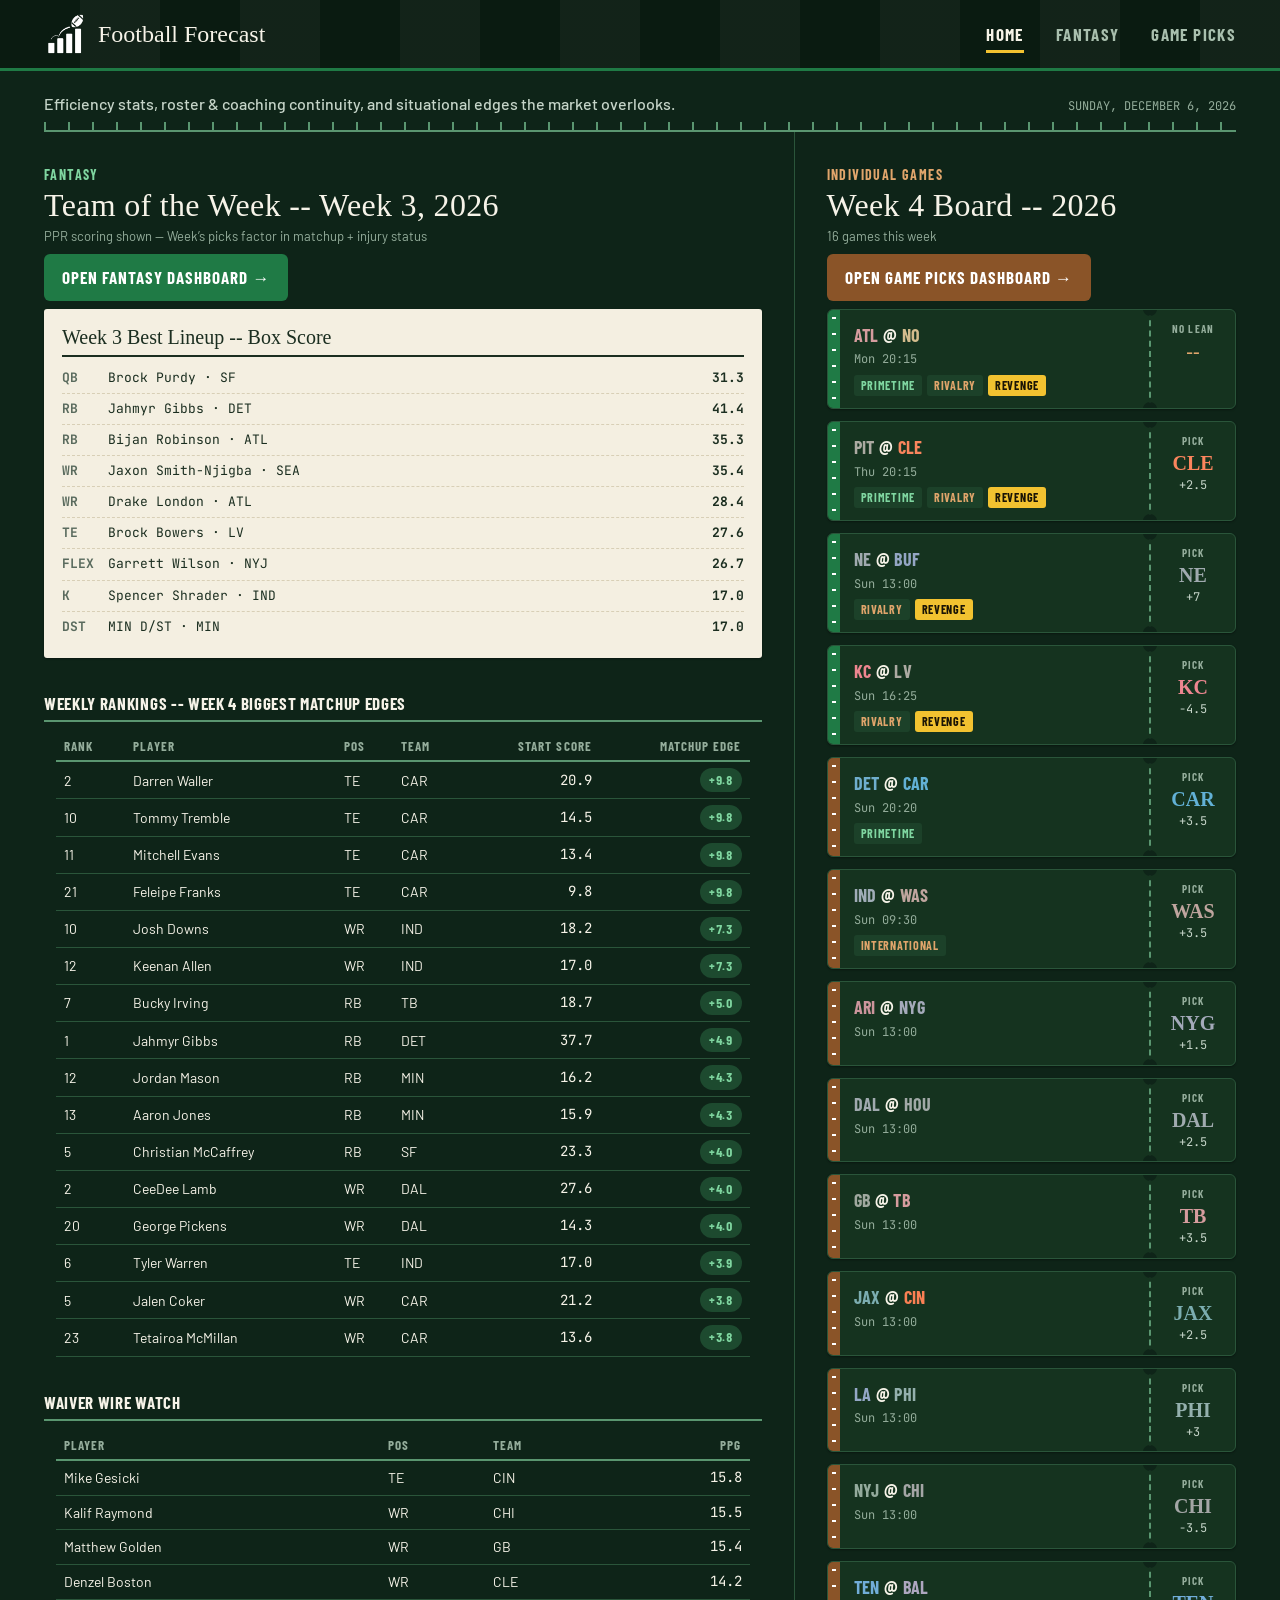
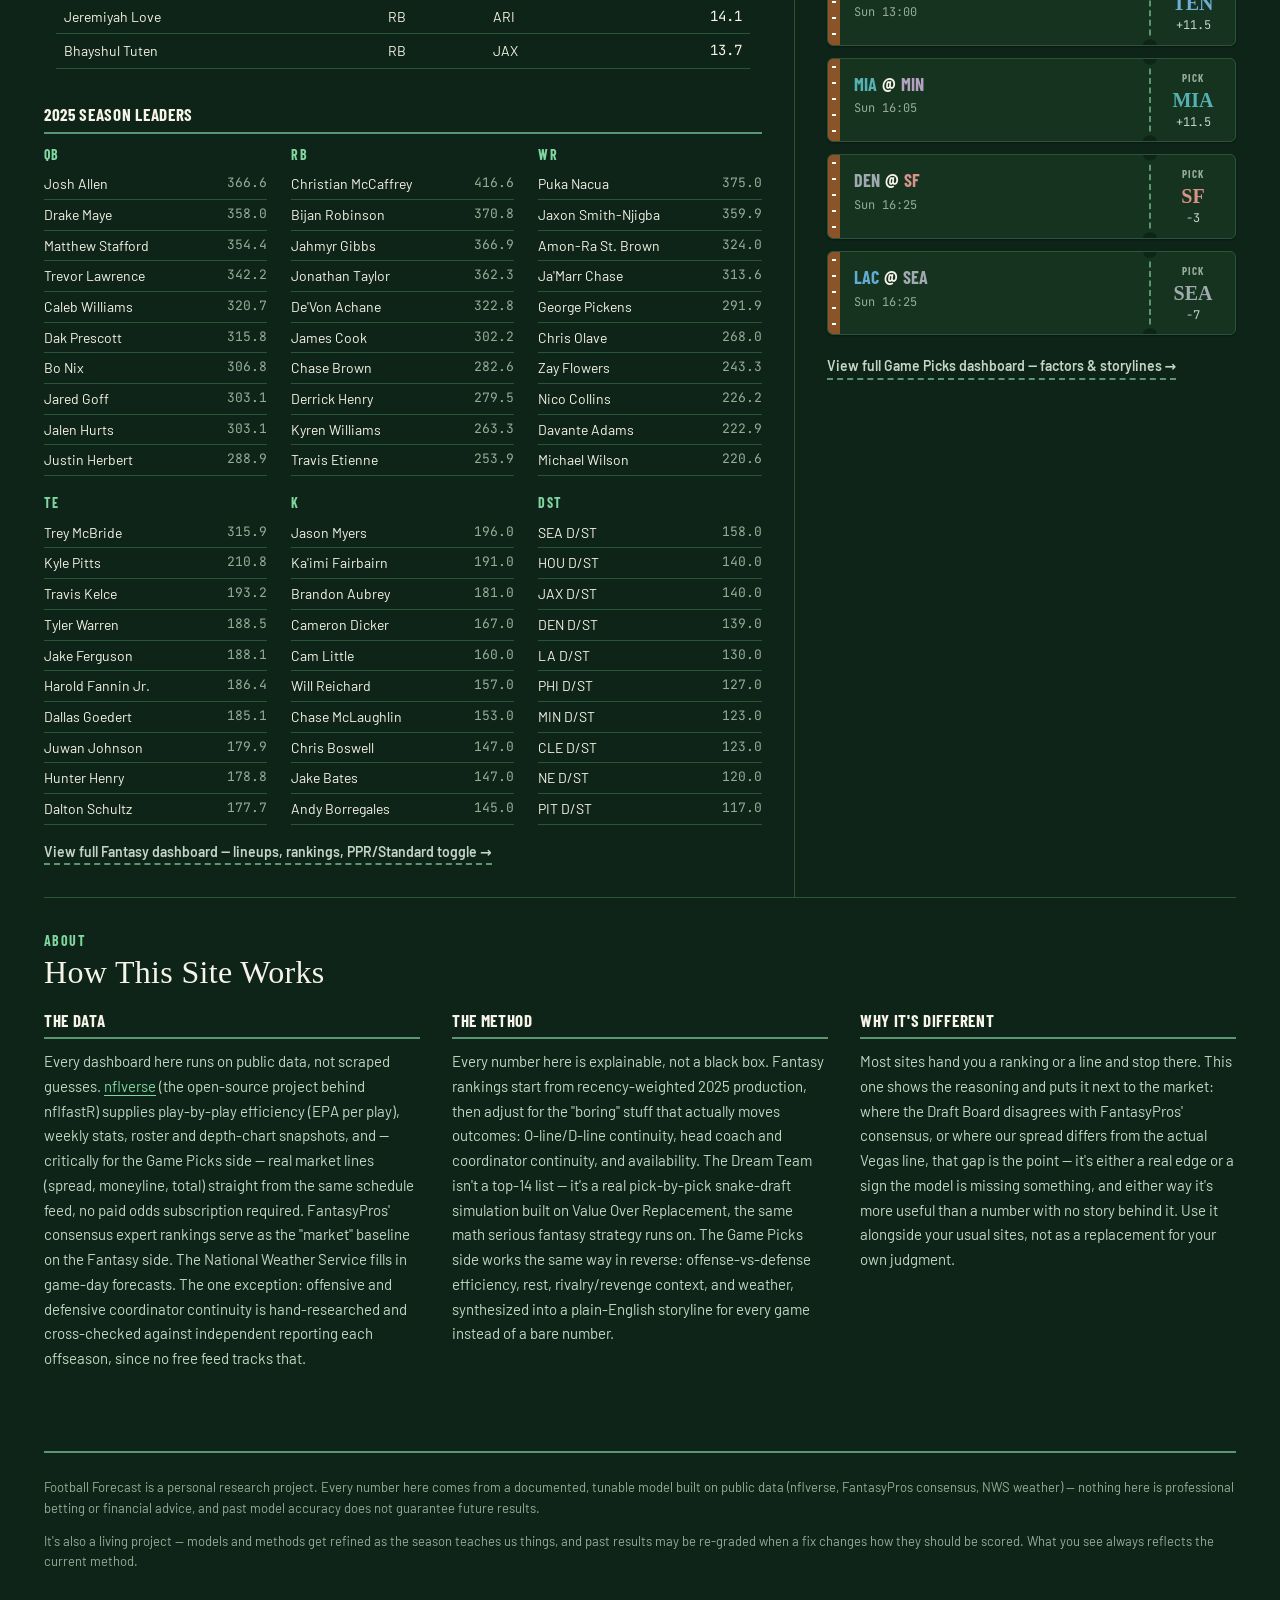
==== index.html @ 0956da61 "Apply the "field at night" design system from Claude Design Pulls in the Football Forecast design sy" ====
<!doctype html>
<html lang="en">
<head>
<meta charset="utf-8">
<meta name="viewport" content="width=device-width, initial-scale=1">
<title>Football Forecast -- NFL Fantasy &amp; Game Picks Research</title>
<meta name="description" content="Data-driven NFL fantasy and individual-game research: efficiency stats, roster continuity, and situational edges the market overlooks.">
<meta name="theme-color" content="#0a1b11">
<link rel="stylesheet" href="tokens.css">
<link rel="stylesheet" href="styles.css">
<link rel="icon" type="image/jpeg" href="images/favicon.jpg">
</head>
<body>

<header class="site-header">
  <nav class="site-nav">
    <a href="index.html" class="site-logo"><img src="images/logo_small_white.png" alt="" class="site-logo-img">Football Forecast</a>
    <button class="nav-burger" aria-label="Menu" onclick="toggleSiteNav(this)">&#9776;</button>
    <ul class="site-nav-links">
      <li><a href="index.html" class="site-nav-link active">Home</a></li>
      <li><a href="fantasy.html" class="site-nav-link">Fantasy</a></li>
      <li><a href="betting.html" class="site-nav-link">Game Picks</a></li>
    </ul>
  </nav>
</header>

<main class="container">
  <div class="masthead-strip">
    <h1 class="masthead-sub">Efficiency stats, roster &amp; coaching continuity, and situational edges the market overlooks.</h1>
    <div class="masthead-date" id="masthead-date"></div>
  </div>

  <div class="front-grid">
    <!-- FANTASY (wider column) -->
    <section class="front-col col-fantasy">
      <div class="col-head">
        <div class="col-kicker">Fantasy</div>
        <h2 id="fantasy-col-title">Perfect Team &amp; Draft Board</h2>
        <div class="col-sub" id="fantasy-col-sub">PPR scoring shown -- toggle formats on the full dashboard</div>
      </div>
      <a href="fantasy.html" class="col-cta fantasy">Open Fantasy dashboard &rarr;</a>

      <div class="front-block">
        <div class="stat-sheet">
          <div class="stat-sheet-title" id="perfect-lineup-title">2025 Perfect Lineup -- Box Score</div>
          <div id="perfect-lineup-rows"><div class="loading">Loading...</div></div>
        </div>
      </div>

      <div class="front-block">
        <div class="front-block-title" id="value-gap-title">Draft Board -- Biggest Value Gaps</div>
        <div class="table-scroll">
          <table class="tight-table" id="value-gap-table">
            <thead><tr><th>Rank</th><th>Player</th><th>Pos</th><th>Team</th><th class="num">Edge</th><th class="num">Gap vs. Market</th></tr></thead>
            <tbody><tr><td colspan="6" class="loading">Loading...</td></tr></tbody>
          </table>
        </div>
      </div>

      <div class="front-block" id="waiver-wire-teaser" style="display: none;">
        <div class="front-block-title">Waiver Wire Watch</div>
        <div class="table-scroll">
          <table class="tight-table" id="waiver-wire-teaser-table">
            <thead><tr><th>Player</th><th>Pos</th><th>Team</th><th class="num">PPG</th></tr></thead>
            <tbody></tbody>
          </table>
        </div>
      </div>

      <div class="front-block" style="margin-bottom: 0.5rem;">
        <div class="front-block-title">2025 Season Leaders</div>
        <div class="mini-leader-grid" id="mini-leaders"></div>
      </div>

      <a href="fantasy.html" class="view-more">View full Fantasy dashboard -- lineups, rankings, PPR/Standard toggle &rarr;</a>
    </section>

    <!-- BETTING (narrower column) -->
    <section class="front-col col-betting">
      <div class="col-head">
        <div class="col-kicker">Individual Games</div>
        <h2 id="betting-col-title">This Week's Board</h2>
        <div class="col-sub" id="betting-col-sub">Loading...</div>
      </div>
      <a href="betting.html" class="col-cta betting">Open Game Picks dashboard &rarr;</a>

      <div id="game-list"></div>

      <a href="betting.html" class="view-more">View full Game Picks dashboard -- factors &amp; storylines &rarr;</a>
    </section>
  </div>

  <section class="section about-section">
    <div class="section-head">
      <div>
        <div class="section-kicker">About</div>
        <h2>How This Site Works</h2>
      </div>
    </div>
    <div class="about-grid">
      <div>
        <div class="front-block-title">The Data</div>
        <p>Every dashboard here runs on public data, not scraped guesses. <a href="https://github.com/nflverse" target="_blank" rel="noopener">nflverse</a>
           (the open-source project behind nflfastR) supplies play-by-play efficiency (EPA per play), weekly
           stats, roster and depth-chart snapshots, and -- critically for the Game Picks side -- real market
           lines (spread, moneyline, total) straight from the same schedule feed, no paid odds subscription
           required. FantasyPros' consensus expert rankings serve as the "market" baseline on the Fantasy
           side. The National Weather Service fills in game-day forecasts. The one exception: offensive and
           defensive coordinator continuity is hand-researched and cross-checked against independent
           reporting each offseason, since no free feed tracks that.</p>
      </div>
      <div>
        <div class="front-block-title">The Method</div>
        <p>Every number here is explainable, not a black box. Fantasy rankings start from recency-weighted
           2025 production, then adjust for the "boring" stuff that actually moves outcomes: O-line/D-line
           continuity, head coach and coordinator continuity, and availability. The Dream Team isn't a
           top-14 list -- it's a real pick-by-pick snake-draft simulation built on Value Over Replacement,
           the same math serious fantasy strategy runs on. The Game Picks side works the same way in reverse:
           offense-vs-defense efficiency, rest, rivalry/revenge context, and weather, synthesized into a
           plain-English storyline for every game instead of a bare number.</p>
      </div>
      <div>
        <div class="front-block-title">Why It's Different</div>
        <p>Most sites hand you a ranking or a line and stop there. This one shows the reasoning and puts it
           next to the market: where the Draft Board disagrees with FantasyPros' consensus, or where our
           spread differs from the actual Vegas line, that gap is the point -- it's either a real edge or a
           sign the model is missing something, and either way it's more useful than a number with no story
           behind it. Use it alongside your usual sites, not as a replacement for your own judgment.</p>
      </div>
    </div>
  </section>

  <div class="disclaimer">
    <p>
      Football Forecast is a personal research project. Every number here comes from a documented, tunable
      model built on public data (nflverse, FantasyPros consensus, NWS weather) -- nothing here is
      professional betting or financial advice, and past model accuracy does not guarantee future results.
    </p>
    <p>
      It's also a living project -- models and methods get refined as the season teaches us things, and past
      results may be re-graded when a fix changes how they should be scored. What you see always reflects the
      current method.
    </p>
  </div>
</main>

<script>
function toggleSiteNav(btn) {
  const links = document.querySelector('.site-nav-links');
  const open = links.classList.toggle('open');
  btn.innerHTML = open ? '&#10005;' : '&#9776;';
}

function fmt1(n) { return (n === null || n === undefined) ? '--' : (Math.round(n * 10) / 10).toFixed(1); }

// Official primary brand color per team (from nflverse's teams table).
const TEAM_COLORS = {
  ARI: '#97233F', ATL: '#A71930', BAL: '#241773', BUF: '#00338D', CAR: '#0085CA',
  CHI: '#0B162A', CIN: '#FB4F14', CLE: '#FF3C00', DAL: '#002244', DEN: '#002244',
  DET: '#0076B6', GB: '#203731', HOU: '#03202F', IND: '#002C5F', JAX: '#006778',
  KC: '#E31837', LA: '#003594', LAC: '#007BC7', LV: '#000000', MIA: '#008E97',
  MIN: '#4F2683', NE: '#002244', NO: '#D3BC8D', NYG: '#0B2265', NYJ: '#003F2D',
  PHI: '#004C54', PIT: '#000000', SEA: '#002244', SF: '#AA0000', TB: '#A71930',
  TEN: '#4495D2', WAS: '#5A1414',
};

// Most primaries are navy or black and vanish on the dark field, so each is
// mixed toward the page's text color only as far as it takes to clear 4.5:1
// on --surface-raised (the worst-case card ground in both themes). Reads the
// live tokens, so it holds in either theme.
const READABLE_TEAM_COLORS = (() => {
  const rgb = hex => { const n = parseInt(hex.trim().slice(1), 16); return [n >> 16 & 255, n >> 8 & 255, n & 255]; };
  const lum = c => c.map(v => { v /= 255; return v <= 0.03928 ? v / 12.92 : ((v + 0.055) / 1.055) ** 2.4; })
    .reduce((s, v, i) => s + v * [0.2126, 0.7152, 0.0722][i], 0);
  const ratio = (a, b) => { const [hi, lo] = [lum(a), lum(b)].sort((x, y) => y - x); return (hi + 0.05) / (lo + 0.05); };
  const css = getComputedStyle(document.documentElement);
  const ground = rgb(css.getPropertyValue('--surface-raised')), ink = rgb(css.getPropertyValue('--text'));
  const out = {};
  for (const [team, hex] of Object.entries(TEAM_COLORS)) {
    const base = rgb(hex);
    let mixed = base;
    for (let step = 1; step <= 20 && ratio(mixed, ground) < 4.5; step++) {
      mixed = base.map((v, i) => Math.round(v + (ink[i] - v) * step / 20));
    }
    out[team] = `rgb(${mixed.join(', ')})`;
  }
  return out;
})();

function teamSpan(abbr) {
  const color = READABLE_TEAM_COLORS[abbr];
  return color ? `<span class="team" style="--team-color: ${color};">${abbr}</span>` : abbr;
}

document.getElementById('masthead-date').textContent = new Date().toLocaleDateString('en-US', { weekday: 'long', month: 'long', day: 'numeric', year: 'numeric' });

async function loadFantasyColumn() {
  const safeJson = (url) => fetch(url).then(r => r.ok ? r.json() : null).catch(() => null);
  try {
    const [perfectTeam, draftBoard, seasonState] = await Promise.all([
      fetch('data/fantasy/perfect_team.json').then(r => r.json()),
      fetch('data/fantasy/draft_board.json').then(r => r.json()),
      safeJson('data/fantasy/season_state.json'),
    ]);

    if (seasonState && seasonState.season_started) {
      await loadFantasyColumnInSeason(seasonState);
    } else {
      loadFantasyColumnPreseason(perfectTeam, draftBoard);
    }

    // Position leader mini-columns stay on the 2025 retrospective regardless
    // of pivot state -- a different, complementary dataset to whichever
    // current/preseason content is above it, not a duplicate of it.
    const pt = perfectTeam.ppr;
    const positions = ['QB', 'RB', 'WR', 'TE', 'K', 'DST'];
    document.getElementById('mini-leaders').innerHTML = positions.map(pos => {
      const top10 = (pt.leaders_by_position[pos] || []).slice(0, 10);
      const items = top10.map(p => `<li><span class="mlname">${p.name}</span><span class="mlpts">${fmt1(p.points)}</span></li>`).join('');
      return `<div class="mini-leader-col"><div class="mini-leader-pos">${pos}</div><ol>${items}</ol></div>`;
    }).join('');
  } catch (e) {
    document.getElementById('fantasy-col-sub').textContent = 'Fantasy data not available yet -- run scripts/fantasy_scan.py.';
  }
}

function loadFantasyColumnPreseason(perfectTeam, draftBoard) {
  const pt = perfectTeam.ppr;
  const db = draftBoard.ppr;

  document.getElementById('fantasy-col-title').textContent = `Perfect Team & Draft Board -- ${pt.season}/${db.draft_season}`;
  document.getElementById('perfect-lineup-title').textContent = `${pt.season} Perfect Lineup -- Box Score`;

  const slotOrder = ['QB', 'RB', 'WR', 'TE', 'FLEX', 'K', 'DST'];
  const slots = [];
  for (const slot of slotOrder) {
    for (const p of (pt.perfect_lineup[slot] || [])) slots.push({ slot, ...p });
  }
  document.getElementById('perfect-lineup-rows').innerHTML = slots.map(p => `
    <div class="stat-row"><span class="slot">${p.slot}</span><span>${p.name} &middot; ${p.team}</span><span class="pts">${fmt1(p.points)}</span></div>
  `).join('');

  document.getElementById('value-gap-title').textContent = 'Draft Board -- Biggest Value Gaps';
  document.querySelector('#value-gap-table thead').innerHTML =
    '<tr><th>Rank</th><th>Player</th><th>Pos</th><th>Team</th><th class="num">Edge</th><th class="num">Gap vs. Market</th></tr>';

  // Biggest value gaps across RB/WR/TE, restricted to players we actually
  // rank as relevant (our_rank <= 24) -- otherwise deep-bench players with
  // near-zero market presence produce enormous but meaningless "gaps"
  // (e.g. a 4 PPG TE we rank 42nd vs. a market that doesn't rank him at
  // all isn't a sleeper story, it's two models agreeing he's irrelevant).
  const RELEVANCE_CUTOFF = 24;
  let gaps = [];
  for (const pos of ['RB', 'WR', 'TE']) {
    for (const p of (db.rankings_by_position[pos] || [])) {
      if (p.market_gap !== null && p.our_rank <= RELEVANCE_CUTOFF) gaps.push(p);
    }
  }
  gaps.sort((a, b) => b.market_gap - a.market_gap);
  gaps = gaps.slice(0, 16);
  document.querySelector('#value-gap-table tbody').innerHTML = gaps.map(p => {
    const gapPill = p.market_gap > 0 ? `<span class="pill up">+${p.market_gap}</span>` : `<span class="pill down">${p.market_gap}</span>`;
    return `<tr><td>${p.our_rank}</td><td>${p.name}</td><td>${p.position}</td><td>${p.team}</td><td class="num">${fmt1(p.edge_score)}</td><td class="num">${gapPill}</td></tr>`;
  }).join('') || '<tr><td colspan="6" class="empty-state">No data</td></tr>';
}

async function loadFantasyColumnInSeason(seasonState) {
  const season = seasonState.season;
  const week = seasonState.current_week;
  const [teamOfWeek, weeklyRankings, waiverWire] = await Promise.all([
    week ? fetch(`data/fantasy/archive/${season}-w${String(week).padStart(2, '0')}-team-of-week.json`).then(r => r.ok ? r.json() : null).catch(() => null) : Promise.resolve(null),
    fetch('data/fantasy/weekly_rankings.json').then(r => r.json()).catch(() => null),
    fetch('data/fantasy/waiver_wire.json').then(r => r.json()).catch(() => null),
  ]);

  document.getElementById('fantasy-col-title').textContent = week ? `Team of the Week -- Week ${week}, ${season}` : `Fantasy -- ${season} Season`;
  document.getElementById('fantasy-col-sub').textContent = 'PPR scoring shown -- Week’s picks factor in matchup + injury status';

  document.getElementById('perfect-lineup-title').textContent = week ? `Week ${week} Best Lineup -- Box Score` : 'Team of the Week';
  if (teamOfWeek) {
    const tow = teamOfWeek.ppr;
    const slotOrder = ['QB', 'RB', 'WR', 'TE', 'FLEX', 'K', 'DST'];
    const slots = [];
    for (const slot of slotOrder) {
      for (const p of (tow.perfect_lineup[slot] || [])) slots.push({ slot, ...p });
    }
    document.getElementById('perfect-lineup-rows').innerHTML = slots.map(p => `
      <div class="stat-row"><span class="slot">${p.slot}</span><span>${p.name} &middot; ${p.team}</span><span class="pts">${fmt1(p.points)}</span></div>
    `).join('');
  } else {
    document.getElementById('perfect-lineup-rows').innerHTML = '<div class="empty-state">Team of the Week unlocks once this week’s games are final.</div>';
  }

  document.querySelector('#value-gap-table thead').innerHTML =
    '<tr><th>Rank</th><th>Player</th><th>Pos</th><th>Team</th><th class="num">Start Score</th><th class="num">Matchup Edge</th></tr>';

  if (weeklyRankings && weeklyRankings.available) {
    const wr = weeklyRankings.ppr;
    document.getElementById('value-gap-title').textContent = `Weekly Rankings -- Week ${wr.week} Biggest Matchup Edges`;
    // Same relevance-cutoff logic as the preseason value-gap table, and the
    // same bye-week handling for free: players whose team has a bye this
    // week are never in weekly_rankings.json to begin with (excluded at
    // the source in compute_weekly_rankings), so they can't show up here.
    const RELEVANCE_CUTOFF = 24;
    let edges = [];
    for (const pos of ['RB', 'WR', 'TE']) {
      for (const p of (wr.rankings_by_position[pos] || [])) {
        if (p.matchup_adj !== null && p.rank <= RELEVANCE_CUTOFF) edges.push(p);
      }
    }
    edges.sort((a, b) => b.matchup_adj - a.matchup_adj);
    edges = edges.slice(0, 16);
    document.querySelector('#value-gap-table tbody').innerHTML = edges.map(p => {
      const edgePill = p.matchup_adj > 0 ? `<span class="pill up">+${fmt1(p.matchup_adj)}</span>` : `<span class="pill down">${fmt1(p.matchup_adj)}</span>`;
      return `<tr><td>${p.rank}</td><td>${p.name}</td><td>${p.position}</td><td>${p.team}</td><td class="num">${fmt1(p.start_score)}</td><td class="num">${edgePill}</td></tr>`;
    }).join('') || '<tr><td colspan="6" class="empty-state">No data</td></tr>';
  } else {
    document.getElementById('value-gap-title').textContent = 'Weekly Rankings -- Biggest Matchup Edges';
    document.querySelector('#value-gap-table tbody').innerHTML =
      `<tr><td colspan="6" class="empty-state">${(weeklyRankings && weeklyRankings.note) || 'Weekly rankings unlock once at least one 2026 game has been played.'}</td></tr>`;
  }

  // Sneak peek only -- full position-tabbed listings live on the Fantasy
  // dashboard. Cross-position, same RB/WR/TE focus as the value-gap table
  // above it (the "sleeper story" positions, not QB/K/DST streaming).
  if (waiverWire && waiverWire.available) {
    const ww = waiverWire.by_position.ppr;
    let candidates = [];
    for (const pos of ['RB', 'WR', 'TE']) {
      for (const p of (ww[pos] || [])) candidates.push({ ...p, position: pos });
    }
    candidates.sort((a, b) => b.ppg - a.ppg);
    candidates = candidates.slice(0, 6);
    if (candidates.length) {
      document.getElementById('waiver-wire-teaser').style.display = '';
      document.querySelector('#waiver-wire-teaser-table tbody').innerHTML = candidates.map(p =>
        `<tr><td>${p.name}</td><td>${p.position}</td><td>${p.team}</td><td class="num">${fmt1(p.ppg)}</td></tr>`
      ).join('');
    }
  }
}

function gameRowHtml(g) {
  const pickTeam = g.our_pick === 'home' ? g.home_team : (g.our_pick === 'away' ? g.away_team : null);
  // The pick is a side of the spread, so the stub shows that side's own line
  // (favorite negative), not just a team name.
  let pickLine = '';
  if (pickTeam && g.market) {
    const x = g.our_pick === 'home' ? -g.market.spread_home : g.market.spread_home;
    pickLine = x === 0 ? 'PK' : (x > 0 ? '+' + x : String(x));
  }
  const stubLabel = g.pick_status === 'no_lean' ? 'No lean' : 'Pick';
  const time = (g.weekday && g.gametime) ? `${g.weekday.slice(0, 3)} ${g.gametime}` : '';
  const isRivalry = g.div_game || (g.revenge_game && (g.revenge_game.home || g.revenge_game.away));
  const tags = [];
  if (g.primetime) tags.push('<span class="mini-tag blue">Primetime</span>');
  if (g.div_game) tags.push('<span class="mini-tag">Rivalry</span>');
  if (g.revenge_game && (g.revenge_game.home || g.revenge_game.away)) tags.push('<span class="mini-tag flag">Revenge</span>');
  if (g.international_site) tags.push('<span class="mini-tag">International</span>');
  return `
    <div class="ticket">
      <div class="ticket-bar ${isRivalry ? 'rivalry' : ''}"></div>
      <div class="ticket-body">
        <div class="ticket-matchup">${teamSpan(g.away_team)} @ ${teamSpan(g.home_team)}</div>
        <div class="ticket-time">${time}</div>
        ${tags.length ? `<div class="ticket-tags">${tags.join('')}</div>` : ''}
      </div>
      <div class="ticket-perf"></div>
      <div class="ticket-stub">
        <div class="pick-label">${stubLabel}</div>
        <div class="pick-team">${pickTeam ? teamSpan(pickTeam) : '--'}</div>
        ${pickLine ? `<div class="pick-line">${pickLine}</div>` : ''}
      </div>
    </div>
  `;
}

async function loadBettingColumn() {
  try {
    const gameBoard = await fetch('data/betting/game_board.json').then(r => r.json());

    let sub = '';
    if (gameBoard.games && gameBoard.games.length) {
      document.getElementById('betting-col-title').textContent = `Week ${gameBoard.week} Board -- ${gameBoard.season}`;
      sub = `${gameBoard.games.length} games this week`;
      document.getElementById('game-list').innerHTML = gameBoard.games.map(gameRowHtml).join('');
    } else {
      document.getElementById('game-list').innerHTML = `<p class="empty-state">${gameBoard.note || 'No upcoming games in the current schedule window.'}</p>`;
    }
    document.getElementById('betting-col-sub').innerHTML = sub;
  } catch (e) {
    document.getElementById('betting-col-sub').textContent = 'Game Picks data not available yet -- run scripts/betting_scan.py.';
  }
}

loadFantasyColumn();
loadBettingColumn();
</script>
</body>
</html>
---- tokens.css ----
/* Football Forecast design tokens -- compiled from the Claude Design system
   "Football Forecast" (tokens.json). Load before styles.css. Field (dark) is
   the default theme; Chalk (light) applies under [data-theme="light"]. */

/* Field */
:root, [data-theme="dark"] {
  color-scheme: dark;
  --bg: #0e2418;
  --turf-stripe: #12291c;
  --surface: #15331f;
  --surface-raised: #1c4129;
  --line: #2a553a;
  --line-strong: #5a9670;
  --text: #f6f3e8;
  --text-2: #c5d4c8;
  --text-3: #94ad9b;
  --turf: #1f7a45;
  --turf-strong: #18633a;
  --turf-text: #7fd6a0;
  --on-turf: #ffffff;
  --pigskin: #8a5428;
  --pigskin-strong: #6f4220;
  --pigskin-text: #e0a56b;
  --on-pigskin: #ffffff;
  --laces: #ffffff;
  --flag: #f2c230;
  --on-flag: #1a1405;
  --up: #7fd6a0;
  --up-tint: #1d4a2f;
  --down: #ff9e7a;
  --down-tint: #3f2a1c;
  --sheet: #f4efe1;
  --sheet-ink: #1b2e20;
  --sheet-muted: #5a6b5e;
  --sheet-line: #d8cfb6;
  --header: #0a1b11;
  --on-header: #f6f3e8;
  --on-header-muted: #a9bfae;
  --focus: #f2c230;
  --shadow-sm: 0 1px 2px rgba(0,0,0,0.35);
  --shadow-md: 0 8px 24px rgba(0,0,0,0.45);
}

/* Chalk */
[data-theme="light"] {
  color-scheme: light;
  --bg: #f3efe4;
  --turf-stripe: #ece7da;
  --surface: #fffdf7;
  --surface-raised: #ebe5d6;
  --line: #ddd5c3;
  --line-strong: #8c8168;
  --text: #132a1c;
  --text-2: #44554a;
  --text-3: #5b6b60;
  --turf: #1d6b3e;
  --turf-strong: #155531;
  --turf-text: #1d6b3e;
  --pigskin: #7d4a20;
  --pigskin-strong: #643a18;
  --pigskin-text: #7a4720;
  --up: #1d6b3e;
  --up-tint: #e2efe4;
  --down: #b23b16;
  --down-tint: #f6e3d9;
  --sheet: #15331f;
  --sheet-ink: #f6f3e8;
  --sheet-muted: #b5c8ba;
  --sheet-line: #2f5a3f;
  --header: #15331f;
  --on-header-muted: #b5c8ba;
  --focus: #7d4a20;
  --shadow-sm: 0 1px 3px rgba(19,42,28,0.08);
  --shadow-md: 0 8px 22px rgba(19,42,28,0.12);
}

:root {
  --space-1: 4px;
  --space-2: 8px;
  --space-3: 12px;
  --space-4: 16px;
  --space-5: 24px;
  --space-6: 32px;
  --space-7: 48px;
  --space-8: 64px;
  --radius-sm: 3px;
  --radius-md: 6px;
  --radius-lg: 12px;
  --radius-pill: 999px;
  --max-width: 1240px;
  --header-height: 68px;
  --gutter: 24px;
  --font-marker: "Permanent Marker", "Marker Felt", cursive;
  --font-condensed: "Barlow Condensed", "Arial Narrow", sans-serif;
  --font-sans: Barlow, system-ui, sans-serif;
  --font-mono: "JetBrains Mono", ui-monospace, monospace;
}

/* gutter token's own note: 16px under 480px */
@media (max-width: 480px) { :root { --gutter: 16px; } }
---- styles.css ----
/* Football Forecast -- component styles (drop-in for styles.css; class names unchanged).
   Needs tokens.css loaded first. Fonts come from Google Fonts. */
@import url('https://fonts.googleapis.com/css2?family=Permanent+Marker&family=Barlow+Condensed:wght@600;700&family=Barlow:wght@400;500;600;700&family=JetBrains+Mono:wght@500;700&display=swap');

* { box-sizing: border-box; }

body {
  margin: 0;
  background: var(--bg);
  color: var(--text);
  font-family: var(--font-sans);
  font-size: 16px;
  line-height: 1.55;
  -webkit-font-smoothing: antialiased;
}

h1, h2 {
  font-family: var(--font-marker);
  font-weight: 400;
  letter-spacing: 0.01em;
  line-height: 1.15;
  margin: 0 0 0.4em;
  color: var(--text);
}
h1 { font-size: 48px; }
h2 { font-size: 32px; }
h3, h4 {
  font-family: var(--font-condensed);
  font-weight: 700;
  text-transform: uppercase;
  letter-spacing: 0.02em;
  margin: 0 0 0.5em;
  color: var(--text);
}
h3 { font-size: 22px; }
h4 { font-size: 17px; }

.mono, .num, .num-center { font-family: var(--font-mono); font-variant-numeric: tabular-nums; }
.marker { font-family: var(--font-marker); font-weight: 400; }

a { color: var(--turf-text); text-underline-offset: 3px; }
:focus-visible { outline: 2px solid var(--focus); outline-offset: 2px; }

.container { max-width: var(--max-width); margin: 0 auto; padding: 0 var(--gutter); }

/* ---- Nav: header bar with faint mowing stripes ---- */
.site-header {
  background-color: var(--header);
  background-image: repeating-linear-gradient(90deg, transparent 0 80px, rgba(255,255,255,0.035) 80px 160px);
  border-bottom: 3px solid var(--turf);
  position: sticky; top: 0; z-index: 50;
}
.site-nav {
  max-width: var(--max-width); margin: 0 auto; padding: 0 var(--gutter);
  height: var(--header-height);
  display: flex; align-items: center; justify-content: space-between;
}
.site-logo {
  font-family: var(--font-marker);
  font-size: 24px; line-height: 1;
  text-decoration: none; color: var(--on-header);
  display: flex; align-items: center; gap: var(--space-3);
}
.site-logo-img { height: 42px; width: 42px; }
.site-nav-links { list-style: none; display: flex; gap: var(--space-6); margin: 0; padding: 0; }
.site-nav-link {
  font-family: var(--font-condensed);
  font-weight: 700; font-size: 17px; letter-spacing: 0.08em; text-transform: uppercase;
  text-decoration: none; color: var(--on-header-muted);
  padding: 6px 0; border-bottom: 3px solid transparent;
}
.site-nav-link:hover, .site-nav-link.active { color: var(--on-header); border-bottom-color: var(--flag); }
.nav-burger { display: none; background: none; border: none; font-size: 1.5rem; cursor: pointer; color: var(--on-header); }
@media (max-width: 720px) {
  .nav-burger { display: block; }
  .site-nav-links { display: none; position: absolute; top: var(--header-height); left: 0; right: 0; background: var(--header); flex-direction: column; gap: 0; }
  .site-nav-links.open { display: flex; }
  .site-nav-links li { border-top: 1px solid rgba(255,255,255,0.1); }
  .site-nav-link { display: block; padding: var(--space-4) var(--gutter); }
}

/* ---- Masthead: hash-mark rule under the strip ---- */
.masthead-strip {
  display: flex; justify-content: space-between; align-items: baseline; flex-wrap: wrap; gap: var(--space-2);
  padding: var(--space-5) 0 var(--space-4);
  position: relative;
}
.masthead-strip::after {
  content: ''; position: absolute; left: 0; right: 0; bottom: 0; height: 10px;
  border-bottom: 2px solid var(--line-strong);
  background: repeating-linear-gradient(90deg, var(--line-strong) 0 2px, transparent 2px 24px);
  background-size: 100% 8px; background-repeat: no-repeat; background-position: bottom;
}
.masthead-strip h1 { font-size: 32px; margin: 0; }
.masthead-strip .masthead-sub {
  font-family: var(--font-sans); font-size: 16px; font-weight: 500; color: var(--text-2);
  text-transform: none; letter-spacing: normal;
}
.masthead-strip .masthead-date { font-family: var(--font-mono); font-size: 12px; color: var(--text-3); text-transform: uppercase; }

/* ---- Hero ---- */
.hero { padding: var(--space-8) 0 var(--space-6); text-align: center; }
.hero h1 { font-size: clamp(2.25rem, 6vw, 3rem); }
.hero p { color: var(--text-2); font-size: 18px; max-width: 640px; margin: var(--space-3) auto 0; }
.hero .badge {
  display: inline-block; font-family: var(--font-mono); font-size: 12px; color: var(--text-2);
  background: var(--surface-raised); border: 1px solid var(--line); border-radius: var(--radius-pill);
  padding: 4px 14px; margin-bottom: var(--space-4);
}

/* ---- Section shell ---- */
.section { padding: var(--space-6) 0; }
.section-head { display: flex; align-items: flex-end; justify-content: space-between; flex-wrap: wrap; gap: var(--space-3); margin-bottom: var(--space-4); }
.section-head h2 { margin: 0; }
.section-note { color: var(--text-3); font-size: 13px; }
.section-kicker, .col-head .col-kicker {
  font-family: var(--font-condensed); font-size: 14px; font-weight: 700;
  text-transform: uppercase; letter-spacing: 0.1em; color: var(--turf-text); margin-bottom: 2px;
}
.section-kicker.betting, .col-betting .col-kicker { color: var(--pigskin-text); }

/* ---- Buttons & links ---- */
.col-cta {
  display: inline-flex; align-items: center; gap: var(--space-2);
  margin: var(--space-2) 0;
  font-family: var(--font-condensed); font-size: 17px; font-weight: 700; letter-spacing: 0.06em; text-transform: uppercase;
  text-decoration: none; color: var(--on-turf); background: var(--turf);
  padding: 10px 18px; border-radius: var(--radius-md); border: none; cursor: pointer;
}
.col-cta:hover { background: var(--turf-strong); }
.col-cta.betting { background: var(--pigskin); color: var(--on-pigskin); }
.col-cta.betting:hover { background: var(--pigskin-strong); }
.view-more {
  display: inline-block; margin-top: var(--space-2);
  font-size: 14px; font-weight: 600; text-decoration: none; color: var(--text-2);
  border-bottom: 2px dashed var(--line-strong); padding-bottom: 1px;
}
.view-more:hover { color: var(--text); border-bottom-color: var(--flag); }

/* ---- Toggle ---- */
.toggle-group { display: inline-flex; background: var(--surface-raised); border: 1px solid var(--line-strong); border-radius: var(--radius-md); padding: 3px; }
.toggle-btn {
  border: none; background: transparent; cursor: pointer;
  padding: 6px 16px; border-radius: 4px;
  font-family: var(--font-mono); font-weight: 700; font-size: 13px; color: var(--text-2);
}
.toggle-btn:hover { color: var(--text); }
.toggle-btn.active { background: var(--turf); color: var(--on-turf); box-shadow: var(--shadow-sm); }

/* ---- Position tabs ---- */
.pos-tabs { display: flex; gap: 6px; flex-wrap: wrap; margin-bottom: var(--space-4); }
.pos-tab {
  border: 1px solid var(--line-strong); background: var(--surface); color: var(--text-2); cursor: pointer;
  padding: 5px 16px; border-radius: var(--radius-pill);
  font-family: var(--font-condensed); font-weight: 700; font-size: 15px; letter-spacing: 0.06em;
}
.pos-tab:hover { color: var(--text); }
.pos-tab.active { background: var(--turf); color: var(--on-turf); border-color: var(--turf); }

/* ---- Cards ---- */
.card { background: var(--surface); border: 1px solid var(--line); border-radius: var(--radius-md); box-shadow: var(--shadow-sm); }
.card-pad { padding: var(--space-5); }
.card-accent-fantasy { border-top: 4px solid var(--turf); }
.zone-stat-row { display: flex; justify-content: space-between; align-items: baseline; padding: 10px 0; border-bottom: 1px solid var(--line); }
.zone-stat-row:last-of-type { border-bottom: none; }
.zone-stat-label { color: var(--text-2); font-size: 14px; }
.zone-stat-value { font-family: var(--font-mono); font-weight: 700; color: var(--text); }

/* ---- Data table ---- */
.table-scroll { overflow-x: auto; padding: 0 var(--space-3); }
table.data-table { width: 100%; min-width: 640px; border-collapse: collapse; font-size: 14px; table-layout: fixed; }
table.data-table .w-xs { width: 3.25rem; }
table.data-table .w-sm { width: 4.5rem; }
table.data-table .w-md { width: 5.5rem; }
table.data-table .w-lg { width: 7rem; }
table.data-table .w-player { width: 9rem; }
table.data-table th, table.tight-table th {
  font-family: var(--font-condensed); font-size: 13px; font-weight: 700;
  text-transform: uppercase; letter-spacing: 0.08em; color: var(--text-3);
  border-bottom: 2px solid var(--line-strong); white-space: nowrap;
}
table.data-table th { text-align: center; padding: 10px 12px 8px; }
table.data-table th.num { text-align: right; }
table.data-table th.num-center, table.data-table th.center { text-align: center; }
table.data-table td { padding: 9px 12px; border-bottom: 1px solid var(--line); white-space: nowrap; font-weight: 500; }
table.data-table tbody tr:nth-child(even) { background: rgba(127,127,127,0.04); }
table.data-table tbody tr:hover, table.tight-table tbody tr:hover { background: var(--surface-raised); }
.num { text-align: right; }
.num-center { text-align: center; }
.center { text-align: center; }

table.tight-table { width: 100%; border-collapse: collapse; font-size: 14px; }
table.tight-table th { text-align: left; padding: 4px 8px; }
table.tight-table td { padding: 6px 8px; border-bottom: 1px solid var(--line); }
table.tight-table .num { text-align: right; }

/* ---- Pills & tags ---- */
.pill { display: inline-block; padding: 2px 9px; border-radius: var(--radius-pill); font-family: var(--font-condensed); font-size: 13px; font-weight: 700; letter-spacing: 0.04em; }
.pill.pos { background: var(--surface-raised); color: var(--text-2); }
.pill.up { background: var(--up-tint); color: var(--up); }
.pill.down { background: var(--down-tint); color: var(--down); }
.factor-tags { display: flex; flex-wrap: wrap; gap: var(--space-2); margin-top: var(--space-4); }
.factor-tag { font-size: 13px; font-weight: 500; background: var(--surface-raised); color: var(--text-2); padding: 4px 11px; border-radius: var(--radius-pill); border: 1px solid var(--line); }
/* penalty flag: yellow, with a little pennant notch */
.factor-tag.flag { background: var(--flag); color: var(--on-flag); border-color: transparent; font-weight: 700; padding-left: 22px; position: relative; }
.factor-tag.flag::before { content: ''; position: absolute; left: 9px; top: 50%; width: 7px; height: 9px; margin-top: -5px; background: var(--on-flag); clip-path: polygon(0 0, 100% 25%, 0 55%); }
.mini-tag { font-family: var(--font-condensed); font-size: 12px; font-weight: 700; text-transform: uppercase; letter-spacing: 0.06em; padding: 1px 7px; border-radius: var(--radius-sm); background: var(--surface-raised); color: var(--pigskin-text); }
.mini-tag.blue { color: var(--turf-text); }
.mini-tag.flag { background: var(--flag); color: var(--on-flag); }

/* ---- Methodology / selects ---- */
.dream-team-controls { display: flex; gap: var(--space-5); margin-bottom: var(--space-4); flex-wrap: wrap; }
.dream-team-controls label { display: flex; flex-direction: column; gap: 5px; font-family: var(--font-condensed); font-size: 12px; font-weight: 700; text-transform: uppercase; letter-spacing: 0.08em; color: var(--text-3); }
.dream-team-controls select { font-family: var(--font-mono); font-size: 13px; font-weight: 700; padding: 6px 10px; border: 1px solid var(--line-strong); border-radius: var(--radius-md); background: var(--surface); color: var(--text); cursor: pointer; }
.methodology-details summary { cursor: pointer; font-size: 14px; font-weight: 600; color: var(--turf-text); list-style: none; }
.methodology-details summary::-webkit-details-marker { display: none; }
.methodology-details summary::before { content: '▸ '; font-size: 0.7em; }
.methodology-details[open] summary::before { content: '▾ '; }

/* ---- Lineup slots ---- */
.lineup-grid { display: grid; grid-template-columns: repeat(auto-fit, minmax(140px, 1fr)); gap: var(--space-3); }
.lineup-slot { background: var(--surface); border: 1px solid var(--line); border-top: 4px solid var(--turf); border-radius: var(--radius-md); padding: 14px; text-align: center; }
.lineup-slot .slot-label { font-family: var(--font-condensed); font-size: 13px; font-weight: 700; letter-spacing: 0.1em; color: var(--turf-text); }
.lineup-slot .slot-name { font-weight: 700; margin: 6px 0 2px; font-size: 15px; }
.lineup-slot .slot-team { color: var(--text-3); font-size: 13px; }
.lineup-slot .slot-pts { font-family: var(--font-mono); font-weight: 700; font-size: 20px; margin-top: 6px; color: var(--turf-text); }

/* ---- Stat sheet: scorecard paper ---- */
.stat-sheet {
  background-color: var(--sheet); color: var(--sheet-ink);
  border-radius: var(--radius-sm); padding: var(--space-4) 18px;
  box-shadow: var(--shadow-sm);
}
.stat-sheet-title { font-family: var(--font-marker); font-size: 20px; line-height: 24px; color: var(--sheet-ink); border-bottom: 2px solid var(--sheet-ink); padding-bottom: 6px; margin-bottom: 6px; }
.stat-row { display: grid; grid-template-columns: 2.4rem 1fr auto; gap: var(--space-2); font-family: var(--font-mono); font-size: 13px; padding: 5px 0; border-bottom: 1px dashed var(--sheet-line); align-items: center; }
.stat-row:last-child { border-bottom: none; }
.stat-row .slot { color: var(--sheet-muted); font-weight: 700; }
.stat-row .pts { color: var(--sheet-ink); font-weight: 700; text-align: right; }
.stat-sheet .loading { color: var(--sheet-muted); }

/* ---- Front page columns ---- */
.front-grid { display: grid; grid-template-columns: minmax(0, 1.7fr) minmax(0, 1fr); gap: 0; }
.front-col { padding: var(--space-6) 0; }
.col-fantasy { border-right: 1px solid var(--line); padding-right: var(--space-6); }
.col-betting { padding-left: var(--space-6); }
@media (max-width: 860px) {
  .front-grid { grid-template-columns: minmax(0, 1fr); }
  .col-fantasy { border-right: none; border-bottom: 1px solid var(--line); padding-right: 0; padding-bottom: var(--space-6); }
  .col-betting { padding-left: 0; }
}
.col-head h2 { margin: 2px 0 2px; }
.col-head .col-sub { color: var(--text-3); font-size: 13px; }
.front-block { margin-bottom: var(--space-6); }
.front-block-title { font-family: var(--font-condensed); font-size: 17px; font-weight: 700; text-transform: uppercase; letter-spacing: 0.04em; color: var(--text); border-bottom: 2px solid var(--line-strong); padding-bottom: 4px; margin-bottom: 10px; }

/* ---- Mini leaders ---- */
.mini-leader-grid { display: grid; grid-template-columns: repeat(3, minmax(0, 1fr)); gap: var(--space-4) var(--space-5); }
@media (max-width: 460px) { .mini-leader-grid { grid-template-columns: repeat(2, minmax(0, 1fr)); } }
.mini-leader-col .mini-leader-pos { font-family: var(--font-condensed); font-size: 14px; font-weight: 700; letter-spacing: 0.1em; color: var(--turf-text); margin-bottom: 4px; }
.mini-leader-col ol { list-style: none; margin: 0; padding: 0; }
.mini-leader-col li { font-size: 14px; padding: 4px 0; border-bottom: 1px solid var(--line); display: flex; justify-content: space-between; gap: 6px; }
.mini-leader-col .mlname { overflow: hidden; text-overflow: ellipsis; white-space: nowrap; }
.mini-leader-col .mlpts { color: var(--text-3); font-family: var(--font-mono); font-size: 13px; flex-shrink: 0; }

/* ---- Ticket stubs ---- */
.ticket { display: flex; background: var(--surface); border: 1px solid var(--line); border-radius: var(--radius-md); margin-bottom: var(--space-3); box-shadow: var(--shadow-sm); overflow: hidden; }
/* pigskin bar with lace stitches */
.ticket-bar, .game-card::before {
  background-color: var(--pigskin);
  background-image: repeating-linear-gradient(180deg, transparent 0 7px, var(--laces) 7px 9px, transparent 9px 16px);
  background-size: 4px 100%; background-repeat: no-repeat; background-position: center;
}
.ticket-bar { width: 12px; flex-shrink: 0; }
.ticket-bar.rivalry { background-color: var(--turf); }
.ticket-body { flex: 1; padding: 12px 14px; min-width: 0; }
.ticket-perf { width: 0; border-left: 2px dashed var(--line-strong); position: relative; flex-shrink: 0; }
.ticket-perf::before, .ticket-perf::after { content: ''; position: absolute; width: 14px; height: 14px; background: var(--bg); border-radius: 50%; left: -8px; }
.ticket-perf::before { top: -8px; }
.ticket-perf::after { bottom: -8px; }
.ticket-stub { width: 84px; flex-shrink: 0; padding: 10px 8px; text-align: center; }
.ticket-stub .pick-label { font-family: var(--font-condensed); font-size: 11px; font-weight: 700; color: var(--text-3); text-transform: uppercase; letter-spacing: 0.1em; }
.ticket-stub .pick-team { font-family: var(--font-marker); font-size: 20px; line-height: 24px; color: var(--pigskin-text); margin-top: 2px; }
.ticket-stub .pick-line { font-family: var(--font-mono); font-size: 12px; color: var(--text-2); margin-top: 1px; }
.ticket-matchup { font-family: var(--font-condensed); font-weight: 700; font-size: 18px; letter-spacing: 0.02em; text-transform: uppercase; }
.ticket-time { font-family: var(--font-mono); font-size: 12px; color: var(--text-3); margin-top: 1px; }
.ticket-tags { display: flex; gap: 5px; margin-top: 6px; flex-wrap: wrap; }

/* ---- Game card (betting page) ---- */
.game-card { background: var(--surface); border: 1px solid var(--line); border-radius: var(--radius-md); margin-bottom: 14px; box-shadow: var(--shadow-sm); overflow: hidden; position: relative; padding-left: 12px; }
.game-card::before { content: ''; position: absolute; left: 0; top: 0; bottom: 0; width: 12px; }
.game-card.rivalry::before { background-color: var(--turf); }
.game-card[open] { box-shadow: var(--shadow-md); }
.game-card summary { list-style: none; cursor: pointer; padding: 18px 22px; }
.game-card summary::-webkit-details-marker { display: none; }
.game-card-top { display: flex; justify-content: space-between; align-items: baseline; flex-wrap: wrap; gap: var(--space-2); }
.game-card-top .matchup-line { display: flex; align-items: baseline; gap: var(--space-2); }
.game-card-top .matchup-line::before { content: '▸'; display: inline-block; font-size: 0.7em; color: var(--text-3); transition: transform 0.15s ease; }
.game-card[open] .matchup-line::before { transform: rotate(90deg); }
.game-matchup { font-family: var(--font-condensed); font-weight: 700; font-size: 22px; letter-spacing: 0.02em; text-transform: uppercase; }
.game-pick { font-family: var(--font-marker); font-size: 20px; color: var(--pigskin-text); }
.game-why { font-size: 15px; line-height: 1.5; color: var(--text-2); margin: 8px 0 0; }
.game-card-body { padding: 0 22px 20px; border-top: 1px solid var(--line); }
.market-odds { background: var(--surface-raised); border-radius: var(--radius-md); padding: 12px 16px; margin-top: var(--space-4); }
.market-row { display: flex; justify-content: space-between; align-items: baseline; gap: var(--space-4); padding: 3px 0; }
.market-row span:last-child { font-family: var(--font-mono); font-size: 13px; text-align: right; }
.market-label { font-family: var(--font-condensed); font-weight: 700; color: var(--text-3); text-transform: uppercase; font-size: 12px; letter-spacing: 0.08em; flex-shrink: 0; }
.market-edge-note { margin-top: var(--space-2); padding-top: var(--space-2); border-top: 1px solid var(--line); font-size: 14px; color: var(--pigskin-text); font-weight: 600; }
.game-storyline { font-size: 15px; line-height: 1.65; color: var(--text-2); padding-top: var(--space-4); margin: 0; }
.tr-game-row { display: flex; flex-wrap: wrap; justify-content: space-between; align-items: center; gap: var(--space-3); padding: 6px 0; border-bottom: 1px solid var(--line); }
.tr-game-row:last-child { border-bottom: none; }
.tr-note { display: block; margin: 0 0 var(--space-4); line-height: 1.55; }
.tr-note:empty { display: none; }
.tr-matchup { white-space: nowrap; }
.tr-results { display: flex; flex-direction: column; align-items: flex-end; gap: 4px; margin-left: auto; }
.tr-result { display: flex; align-items: center; gap: 6px; white-space: nowrap; }
.pivot-toggle { display: none; }

/* ---- About / footer ---- */
.about-section { border-top: 1px solid var(--line); }
.about-grid { display: grid; grid-template-columns: repeat(3, 1fr); gap: var(--space-6); margin-top: var(--space-4); }
.about-grid p { font-size: 15px; line-height: 1.65; color: var(--text-2); margin: 0; }
@media (max-width: 860px) { .about-grid { grid-template-columns: 1fr; gap: var(--space-5); } }
.disclaimer { color: var(--text-3); font-size: 13px; line-height: 1.6; border-top: 2px solid var(--line-strong); margin-top: var(--space-7); padding: var(--space-5) 0 var(--space-7); }
.disclaimer p { margin: 0 0 var(--space-3); }
.disclaimer p:last-child { margin-bottom: 0; }
.loading, .empty-state { color: var(--text-3); font-size: 14px; padding: var(--space-4) 0; }

/* ---- Site additions (not in the design system's bundle.css) ----
   Keep this block last and short, so re-syncing the design system is a copy
   of bundle.css above plus this block. */
.stat-sheet .empty-state { color: var(--sheet-muted); }
/* Team abbreviations in their (contrast-adjusted) team color, set per span by
   teamSpan() -- except on a yellow penalty flag, where only on-flag ink reads. */
.team { color: var(--team-color, inherit); font-weight: 700; }
.factor-tag.flag .team { color: inherit; }
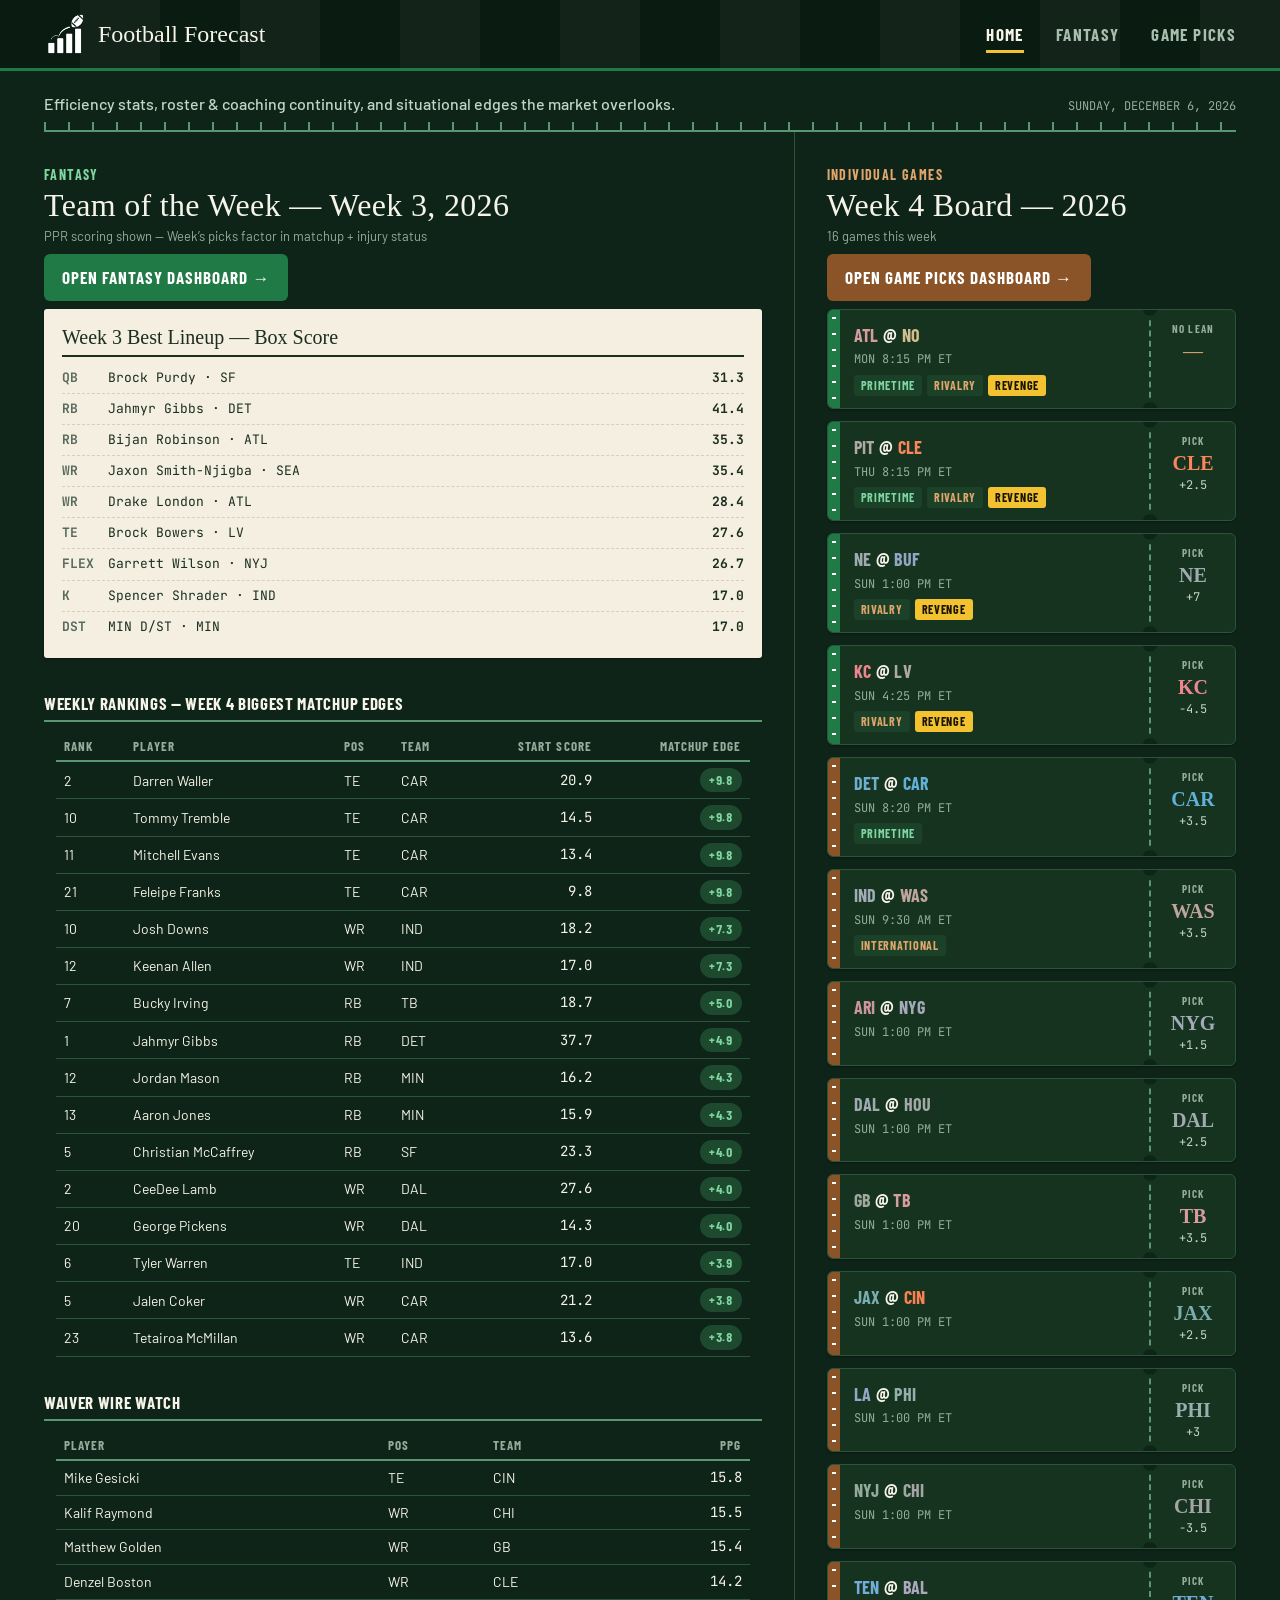
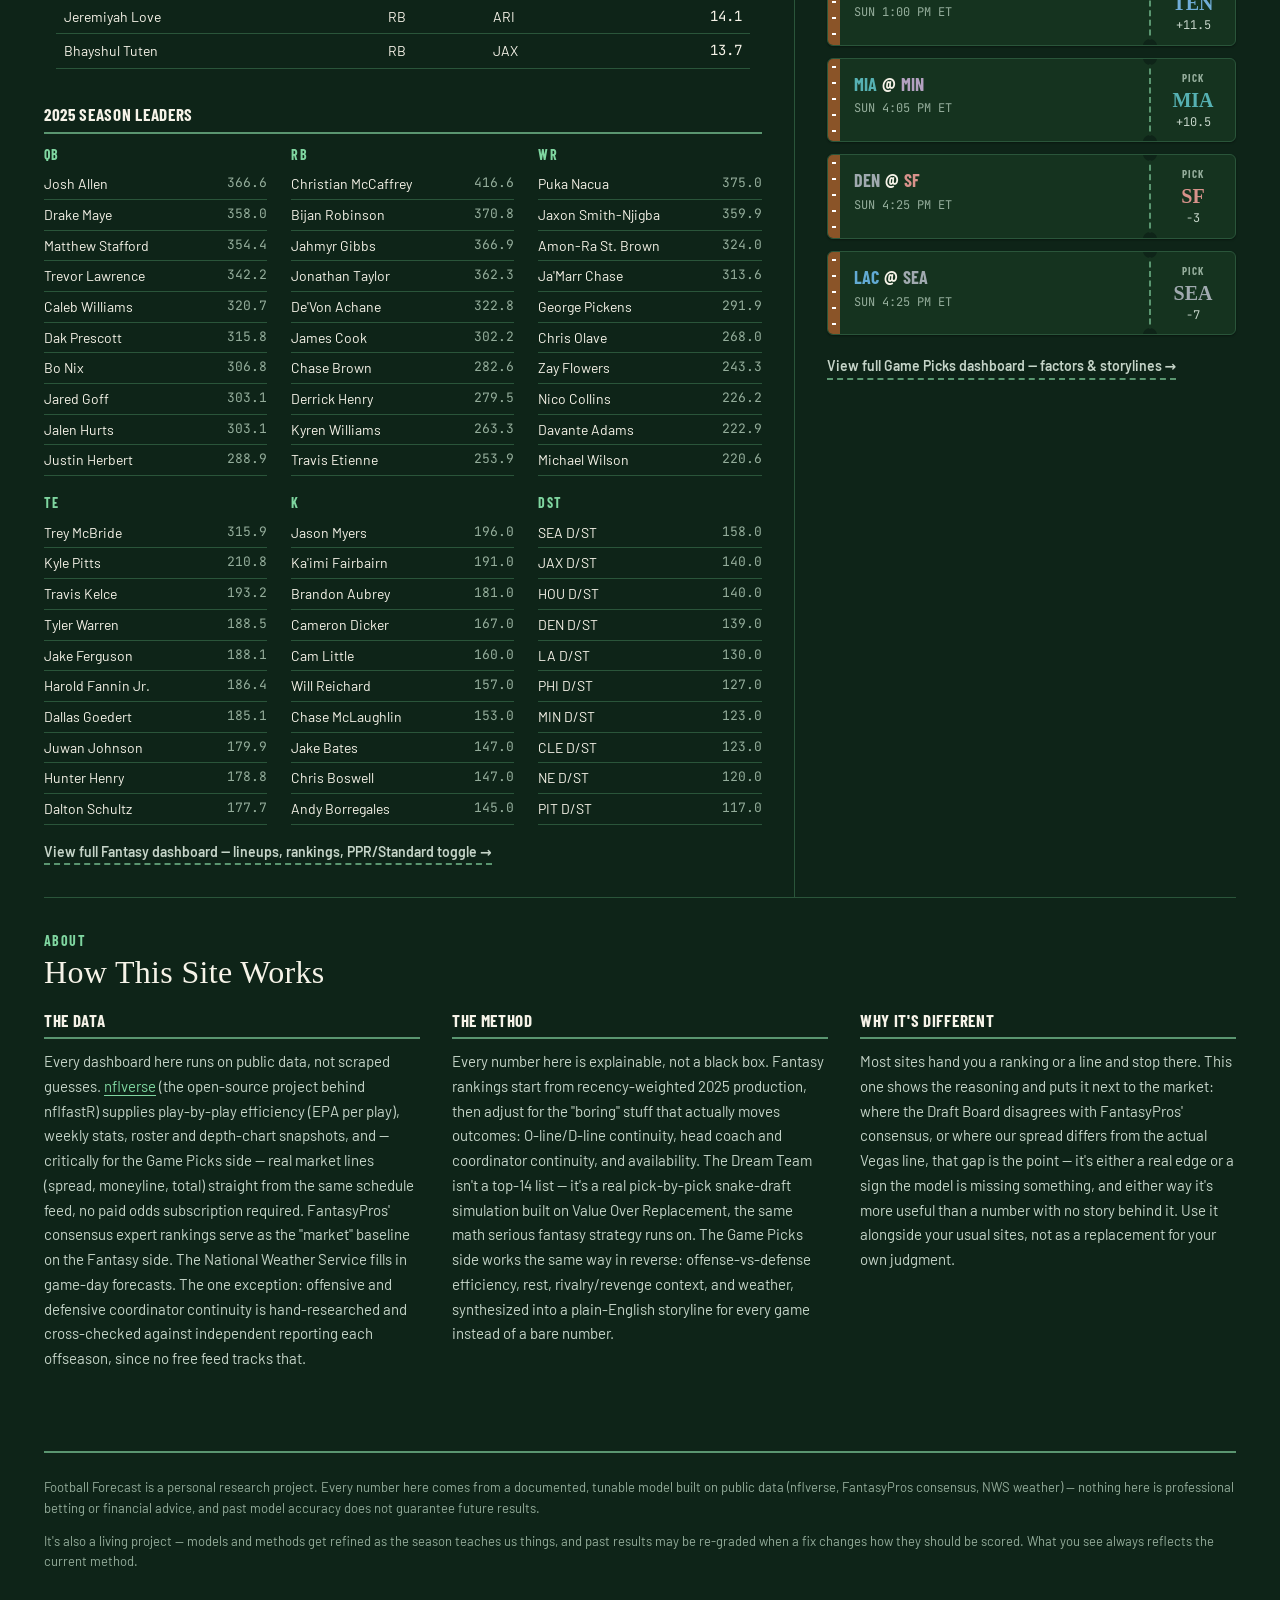
==== commit 6d22b2f0: "Apply the design system's copy rules: real dashes, true minus, kickoff times Per the Football Foreca" ====
--- a/index.html
+++ b/index.html
@@ -3,7 +3,7 @@
 <head>
 <meta charset="utf-8">
 <meta name="viewport" content="width=device-width, initial-scale=1">
-<title>Football Forecast -- NFL Fantasy &amp; Game Picks Research</title>
+<title>Football Forecast — NFL Fantasy &amp; Game Picks Research</title>
 <meta name="description" content="Data-driven NFL fantasy and individual-game research: efficiency stats, roster continuity, and situational edges the market overlooks.">
 <meta name="theme-color" content="#0a1b11">
 <link rel="stylesheet" href="tokens.css">
@@ -36,19 +36,19 @@
       <div class="col-head">
         <div class="col-kicker">Fantasy</div>
         <h2 id="fantasy-col-title">Perfect Team &amp; Draft Board</h2>
-        <div class="col-sub" id="fantasy-col-sub">PPR scoring shown -- toggle formats on the full dashboard</div>
+        <div class="col-sub" id="fantasy-col-sub">PPR scoring shown — toggle formats on the full dashboard</div>
       </div>
       <a href="fantasy.html" class="col-cta fantasy">Open Fantasy dashboard &rarr;</a>
 
       <div class="front-block">
         <div class="stat-sheet">
-          <div class="stat-sheet-title" id="perfect-lineup-title">2025 Perfect Lineup -- Box Score</div>
+          <div class="stat-sheet-title" id="perfect-lineup-title">2025 Perfect Lineup — Box Score</div>
           <div id="perfect-lineup-rows"><div class="loading">Loading...</div></div>
         </div>
       </div>
 
       <div class="front-block">
-        <div class="front-block-title" id="value-gap-title">Draft Board -- Biggest Value Gaps</div>
+        <div class="front-block-title" id="value-gap-title">Draft Board — Biggest Value Gaps</div>
         <div class="table-scroll">
           <table class="tight-table" id="value-gap-table">
             <thead><tr><th>Rank</th><th>Player</th><th>Pos</th><th>Team</th><th class="num">Edge</th><th class="num">Gap vs. Market</th></tr></thead>
@@ -72,7 +72,7 @@
         <div class="mini-leader-grid" id="mini-leaders"></div>
       </div>
 
-      <a href="fantasy.html" class="view-more">View full Fantasy dashboard -- lineups, rankings, PPR/Standard toggle &rarr;</a>
+      <a href="fantasy.html" class="view-more">View full Fantasy dashboard — lineups, rankings, PPR/Standard toggle &rarr;</a>
     </section>
 
     <!-- BETTING (narrower column) -->
@@ -86,7 +86,7 @@
 
       <div id="game-list"></div>
 
-      <a href="betting.html" class="view-more">View full Game Picks dashboard -- factors &amp; storylines &rarr;</a>
+      <a href="betting.html" class="view-more">View full Game Picks dashboard — factors &amp; storylines &rarr;</a>
     </section>
   </div>
 
@@ -102,7 +102,7 @@
         <div class="front-block-title">The Data</div>
         <p>Every dashboard here runs on public data, not scraped guesses. <a href="https://github.com/nflverse" target="_blank" rel="noopener">nflverse</a>
            (the open-source project behind nflfastR) supplies play-by-play efficiency (EPA per play), weekly
-           stats, roster and depth-chart snapshots, and -- critically for the Game Picks side -- real market
+           stats, roster and depth-chart snapshots, and — critically for the Game Picks side — real market
            lines (spread, moneyline, total) straight from the same schedule feed, no paid odds subscription
            required. FantasyPros' consensus expert rankings serve as the "market" baseline on the Fantasy
            side. The National Weather Service fills in game-day forecasts. The one exception: offensive and
@@ -114,7 +114,7 @@
         <p>Every number here is explainable, not a black box. Fantasy rankings start from recency-weighted
            2025 production, then adjust for the "boring" stuff that actually moves outcomes: O-line/D-line
            continuity, head coach and coordinator continuity, and availability. The Dream Team isn't a
-           top-14 list -- it's a real pick-by-pick snake-draft simulation built on Value Over Replacement,
+           top-14 list — it's a real pick-by-pick snake-draft simulation built on Value Over Replacement,
            the same math serious fantasy strategy runs on. The Game Picks side works the same way in reverse:
            offense-vs-defense efficiency, rest, rivalry/revenge context, and weather, synthesized into a
            plain-English storyline for every game instead of a bare number.</p>
@@ -123,7 +123,7 @@
         <div class="front-block-title">Why It's Different</div>
         <p>Most sites hand you a ranking or a line and stop there. This one shows the reasoning and puts it
            next to the market: where the Draft Board disagrees with FantasyPros' consensus, or where our
-           spread differs from the actual Vegas line, that gap is the point -- it's either a real edge or a
+           spread differs from the actual Vegas line, that gap is the point — it's either a real edge or a
            sign the model is missing something, and either way it's more useful than a number with no story
            behind it. Use it alongside your usual sites, not as a replacement for your own judgment.</p>
       </div>
@@ -133,11 +133,11 @@
   <div class="disclaimer">
     <p>
       Football Forecast is a personal research project. Every number here comes from a documented, tunable
-      model built on public data (nflverse, FantasyPros consensus, NWS weather) -- nothing here is
+      model built on public data (nflverse, FantasyPros consensus, NWS weather) — nothing here is
       professional betting or financial advice, and past model accuracy does not guarantee future results.
     </p>
     <p>
-      It's also a living project -- models and methods get refined as the season teaches us things, and past
+      It's also a living project — models and methods get refined as the season teaches us things, and past
       results may be re-graded when a fix changes how they should be scored. What you see always reflects the
       current method.
     </p>
@@ -151,7 +151,15 @@
   btn.innerHTML = open ? '&#10005;' : '&#9776;';
 }
 
-function fmt1(n) { return (n === null || n === undefined) ? '--' : (Math.round(n * 10) / 10).toFixed(1); }
+function fmt1(n) { return (n === null || n === undefined) ? '—' : (Math.round(n * 10) / 10).toFixed(1).replace('-', '−'); }
+
+// Kickoff as the design system writes it: "SUN 1:00 PM ET". nflverse's
+// gametime is already Eastern, 24-hour.
+function kickoff(g) {
+  if (!g.weekday || !g.gametime) return '';
+  const [h, m] = g.gametime.split(':').map(Number);
+  return `${g.weekday.slice(0, 3).toUpperCase()} ${h % 12 || 12}:${String(m).padStart(2, '0')} ${h < 12 ? 'AM' : 'PM'} ET`;
+}
 
 // Official primary brand color per team (from nflverse's teams table).
 const TEAM_COLORS = {
@@ -220,7 +228,7 @@
       return `<div class="mini-leader-col"><div class="mini-leader-pos">${pos}</div><ol>${items}</ol></div>`;
     }).join('');
   } catch (e) {
-    document.getElementById('fantasy-col-sub').textContent = 'Fantasy data not available yet -- run scripts/fantasy_scan.py.';
+    document.getElementById('fantasy-col-sub').textContent = 'Fantasy data not available yet — run scripts/fantasy_scan.py.';
   }
 }
 
@@ -228,8 +236,8 @@
   const pt = perfectTeam.ppr;
   const db = draftBoard.ppr;
 
-  document.getElementById('fantasy-col-title').textContent = `Perfect Team & Draft Board -- ${pt.season}/${db.draft_season}`;
-  document.getElementById('perfect-lineup-title').textContent = `${pt.season} Perfect Lineup -- Box Score`;
+  document.getElementById('fantasy-col-title').textContent = `Perfect Team & Draft Board — ${pt.season}/${db.draft_season}`;
+  document.getElementById('perfect-lineup-title').textContent = `${pt.season} Perfect Lineup — Box Score`;
 
   const slotOrder = ['QB', 'RB', 'WR', 'TE', 'FLEX', 'K', 'DST'];
   const slots = [];
@@ -240,7 +248,7 @@
     <div class="stat-row"><span class="slot">${p.slot}</span><span>${p.name} &middot; ${p.team}</span><span class="pts">${fmt1(p.points)}</span></div>
   `).join('');
 
-  document.getElementById('value-gap-title').textContent = 'Draft Board -- Biggest Value Gaps';
+  document.getElementById('value-gap-title').textContent = 'Draft Board — Biggest Value Gaps';
   document.querySelector('#value-gap-table thead').innerHTML =
     '<tr><th>Rank</th><th>Player</th><th>Pos</th><th>Team</th><th class="num">Edge</th><th class="num">Gap vs. Market</th></tr>';
 
@@ -259,7 +267,7 @@
   gaps.sort((a, b) => b.market_gap - a.market_gap);
   gaps = gaps.slice(0, 16);
   document.querySelector('#value-gap-table tbody').innerHTML = gaps.map(p => {
-    const gapPill = p.market_gap > 0 ? `<span class="pill up">+${p.market_gap}</span>` : `<span class="pill down">${p.market_gap}</span>`;
+    const gapPill = p.market_gap > 0 ? `<span class="pill up">+${p.market_gap}</span>` : `<span class="pill down">−${Math.abs(p.market_gap)}</span>`;
     return `<tr><td>${p.our_rank}</td><td>${p.name}</td><td>${p.position}</td><td>${p.team}</td><td class="num">${fmt1(p.edge_score)}</td><td class="num">${gapPill}</td></tr>`;
   }).join('') || '<tr><td colspan="6" class="empty-state">No data</td></tr>';
 }
@@ -273,10 +281,10 @@
     fetch('data/fantasy/waiver_wire.json').then(r => r.json()).catch(() => null),
   ]);
 
-  document.getElementById('fantasy-col-title').textContent = week ? `Team of the Week -- Week ${week}, ${season}` : `Fantasy -- ${season} Season`;
-  document.getElementById('fantasy-col-sub').textContent = 'PPR scoring shown -- Week’s picks factor in matchup + injury status';
-
-  document.getElementById('perfect-lineup-title').textContent = week ? `Week ${week} Best Lineup -- Box Score` : 'Team of the Week';
+  document.getElementById('fantasy-col-title').textContent = week ? `Team of the Week — Week ${week}, ${season}` : `Fantasy — ${season} Season`;
+  document.getElementById('fantasy-col-sub').textContent = 'PPR scoring shown — Week’s picks factor in matchup + injury status';
+
+  document.getElementById('perfect-lineup-title').textContent = week ? `Week ${week} Best Lineup — Box Score` : 'Team of the Week';
   if (teamOfWeek) {
     const tow = teamOfWeek.ppr;
     const slotOrder = ['QB', 'RB', 'WR', 'TE', 'FLEX', 'K', 'DST'];
@@ -296,7 +304,7 @@
 
   if (weeklyRankings && weeklyRankings.available) {
     const wr = weeklyRankings.ppr;
-    document.getElementById('value-gap-title').textContent = `Weekly Rankings -- Week ${wr.week} Biggest Matchup Edges`;
+    document.getElementById('value-gap-title').textContent = `Weekly Rankings — Week ${wr.week} Biggest Matchup Edges`;
     // Same relevance-cutoff logic as the preseason value-gap table, and the
     // same bye-week handling for free: players whose team has a bye this
     // week are never in weekly_rankings.json to begin with (excluded at
@@ -315,7 +323,7 @@
       return `<tr><td>${p.rank}</td><td>${p.name}</td><td>${p.position}</td><td>${p.team}</td><td class="num">${fmt1(p.start_score)}</td><td class="num">${edgePill}</td></tr>`;
     }).join('') || '<tr><td colspan="6" class="empty-state">No data</td></tr>';
   } else {
-    document.getElementById('value-gap-title').textContent = 'Weekly Rankings -- Biggest Matchup Edges';
+    document.getElementById('value-gap-title').textContent = 'Weekly Rankings — Biggest Matchup Edges';
     document.querySelector('#value-gap-table tbody').innerHTML =
       `<tr><td colspan="6" class="empty-state">${(weeklyRankings && weeklyRankings.note) || 'Weekly rankings unlock once at least one 2026 game has been played.'}</td></tr>`;
   }
@@ -347,10 +355,10 @@
   let pickLine = '';
   if (pickTeam && g.market) {
     const x = g.our_pick === 'home' ? -g.market.spread_home : g.market.spread_home;
-    pickLine = x === 0 ? 'PK' : (x > 0 ? '+' + x : String(x));
+    pickLine = x === 0 ? 'PK' : (x > 0 ? '+' + x : String(x).replace('-', '−'));
   }
   const stubLabel = g.pick_status === 'no_lean' ? 'No lean' : 'Pick';
-  const time = (g.weekday && g.gametime) ? `${g.weekday.slice(0, 3)} ${g.gametime}` : '';
+  const time = kickoff(g);
   const isRivalry = g.div_game || (g.revenge_game && (g.revenge_game.home || g.revenge_game.away));
   const tags = [];
   if (g.primetime) tags.push('<span class="mini-tag blue">Primetime</span>');
@@ -368,7 +376,7 @@
       <div class="ticket-perf"></div>
       <div class="ticket-stub">
         <div class="pick-label">${stubLabel}</div>
-        <div class="pick-team">${pickTeam ? teamSpan(pickTeam) : '--'}</div>
+        <div class="pick-team">${pickTeam ? teamSpan(pickTeam) : '—'}</div>
         ${pickLine ? `<div class="pick-line">${pickLine}</div>` : ''}
       </div>
     </div>
@@ -381,7 +389,7 @@
 
     let sub = '';
     if (gameBoard.games && gameBoard.games.length) {
-      document.getElementById('betting-col-title').textContent = `Week ${gameBoard.week} Board -- ${gameBoard.season}`;
+      document.getElementById('betting-col-title').textContent = `Week ${gameBoard.week} Board — ${gameBoard.season}`;
       sub = `${gameBoard.games.length} games this week`;
       document.getElementById('game-list').innerHTML = gameBoard.games.map(gameRowHtml).join('');
     } else {
@@ -389,7 +397,7 @@
     }
     document.getElementById('betting-col-sub').innerHTML = sub;
   } catch (e) {
-    document.getElementById('betting-col-sub').textContent = 'Game Picks data not available yet -- run scripts/betting_scan.py.';
+    document.getElementById('betting-col-sub').textContent = 'Game Picks data not available yet — run scripts/betting_scan.py.';
   }
 }
 
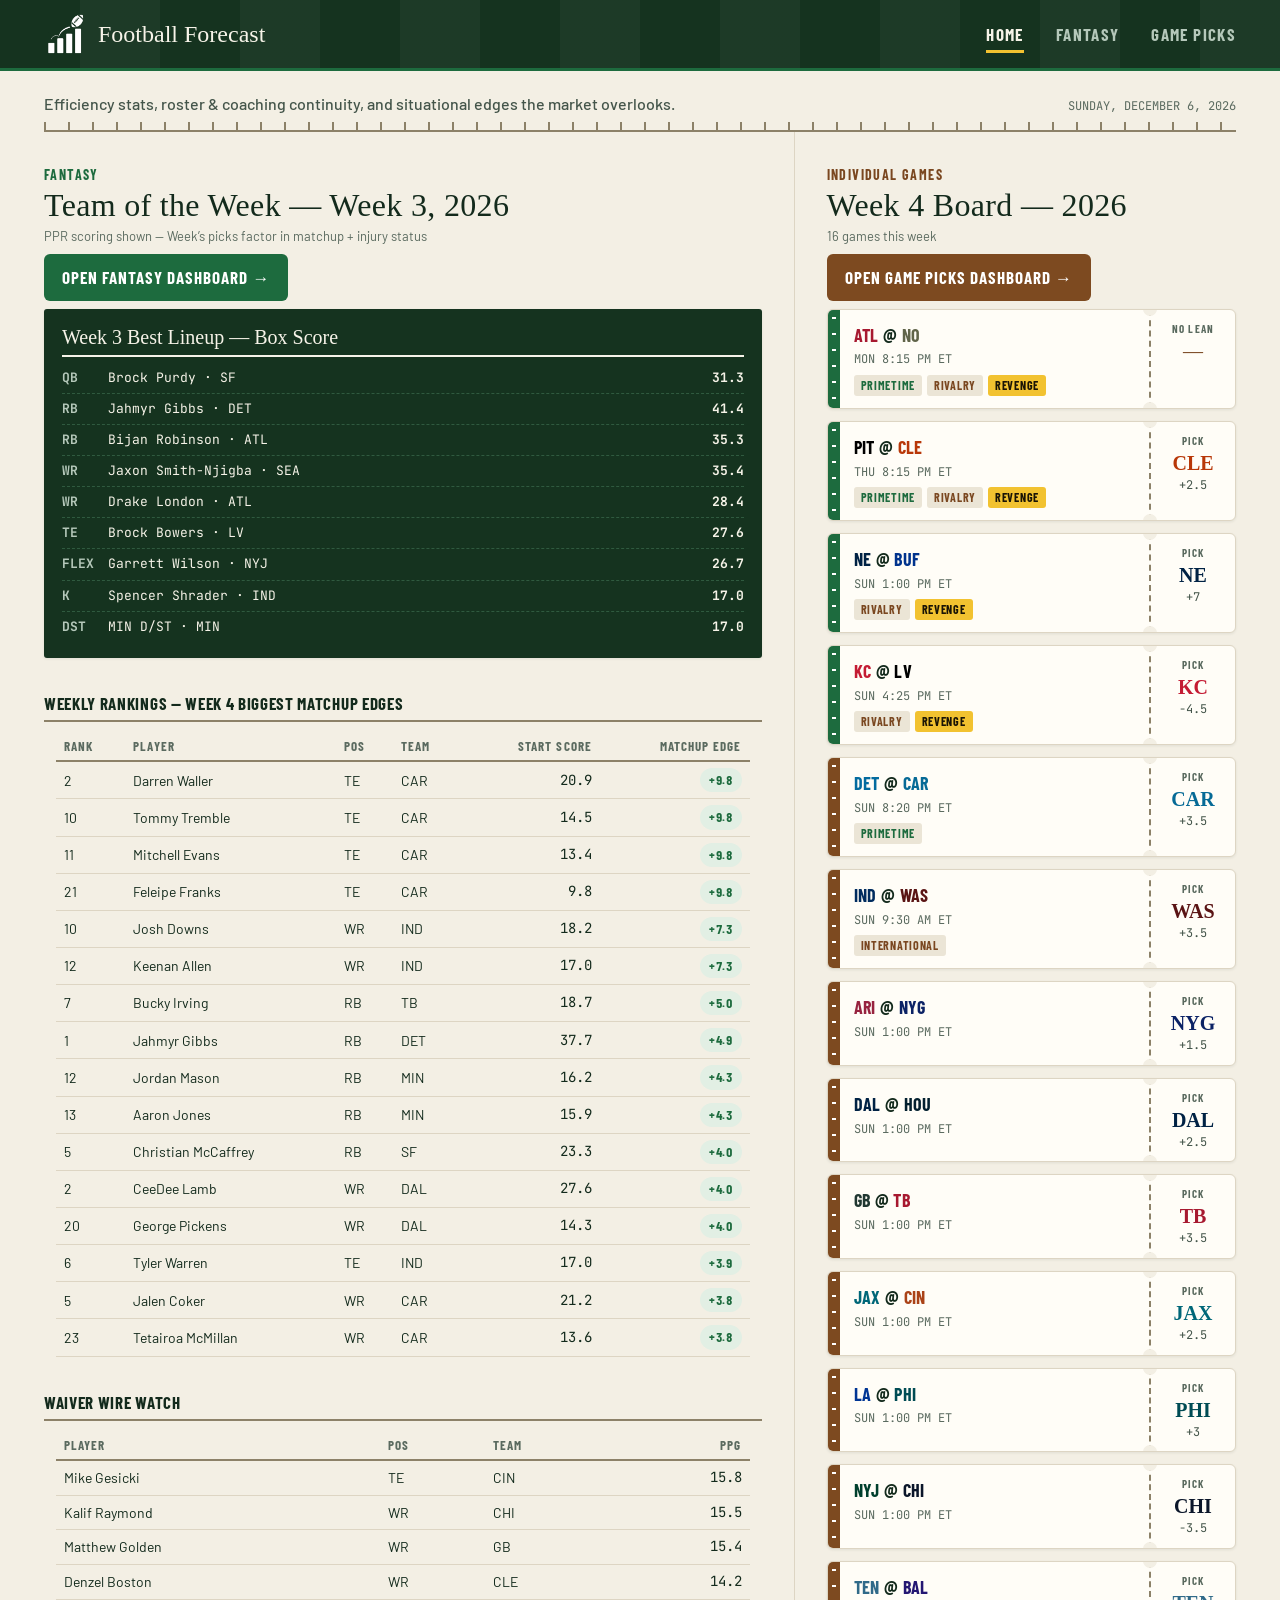
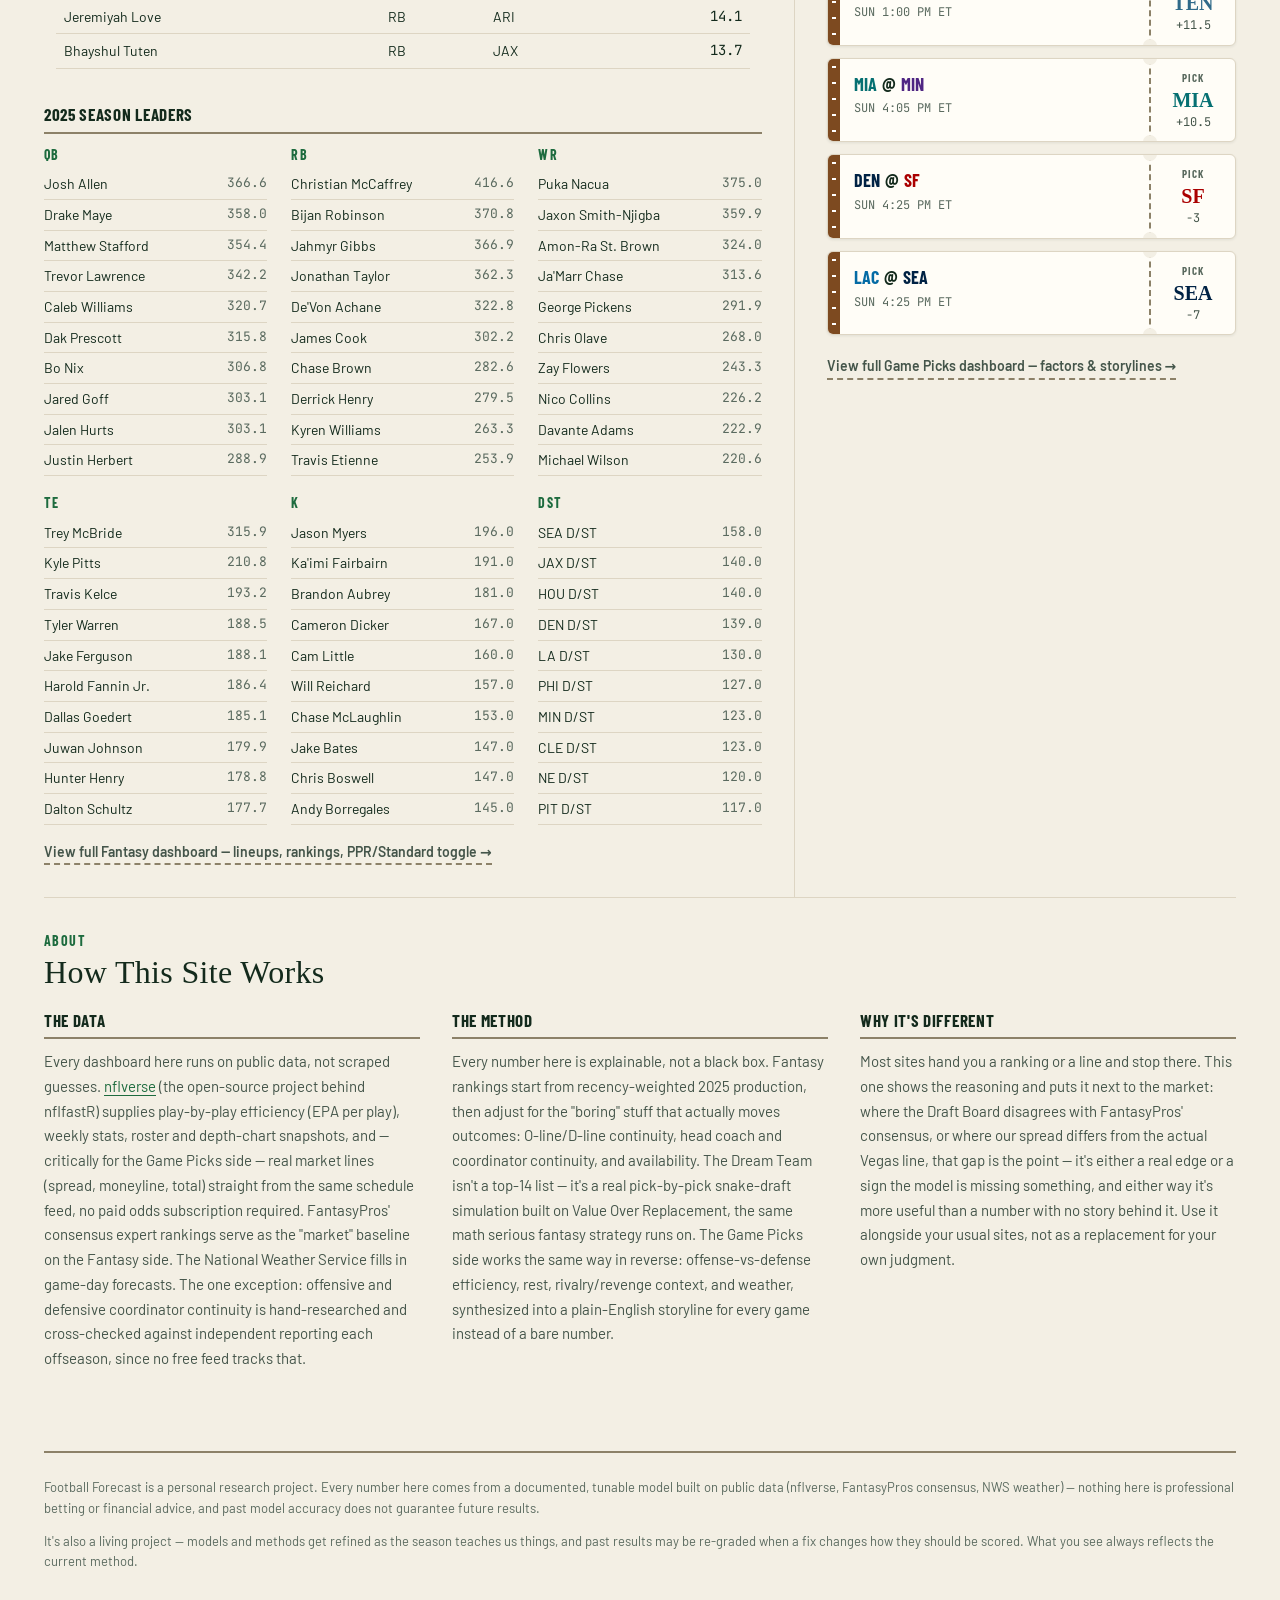
==== commit 80f2fd71: "Switch the site to the design system's Chalk (light) theme The Field (dark) theme read as too dark, " ====
--- a/index.html
+++ b/index.html
@@ -1,11 +1,11 @@
 <!doctype html>
-<html lang="en">
+<html lang="en" data-theme="light">
 <head>
 <meta charset="utf-8">
 <meta name="viewport" content="width=device-width, initial-scale=1">
 <title>Football Forecast — NFL Fantasy &amp; Game Picks Research</title>
 <meta name="description" content="Data-driven NFL fantasy and individual-game research: efficiency stats, roster continuity, and situational edges the market overlooks.">
-<meta name="theme-color" content="#0a1b11">
+<meta name="theme-color" content="#15331f">
 <link rel="stylesheet" href="tokens.css">
 <link rel="stylesheet" href="styles.css">
 <link rel="icon" type="image/jpeg" href="images/favicon.jpg">
--- a/styles.css
+++ b/styles.css
@@ -333,3 +333,7 @@
    teamSpan() -- except on a yellow penalty flag, where only on-flag ink reads. */
 .team { color: var(--team-color, inherit); font-weight: 700; }
 .factor-tag.flag .team { color: inherit; }
+/* Chalk's text-3 measures 4.496:1 on surface-raised -- a hair under the 4.5:1
+   its own token note promises (market labels, Track Record labels sit there).
+   1% darker clears it on every Chalk ground; worth fixing in the system too. */
+[data-theme="light"] { --text-3: #5a6a5f; }
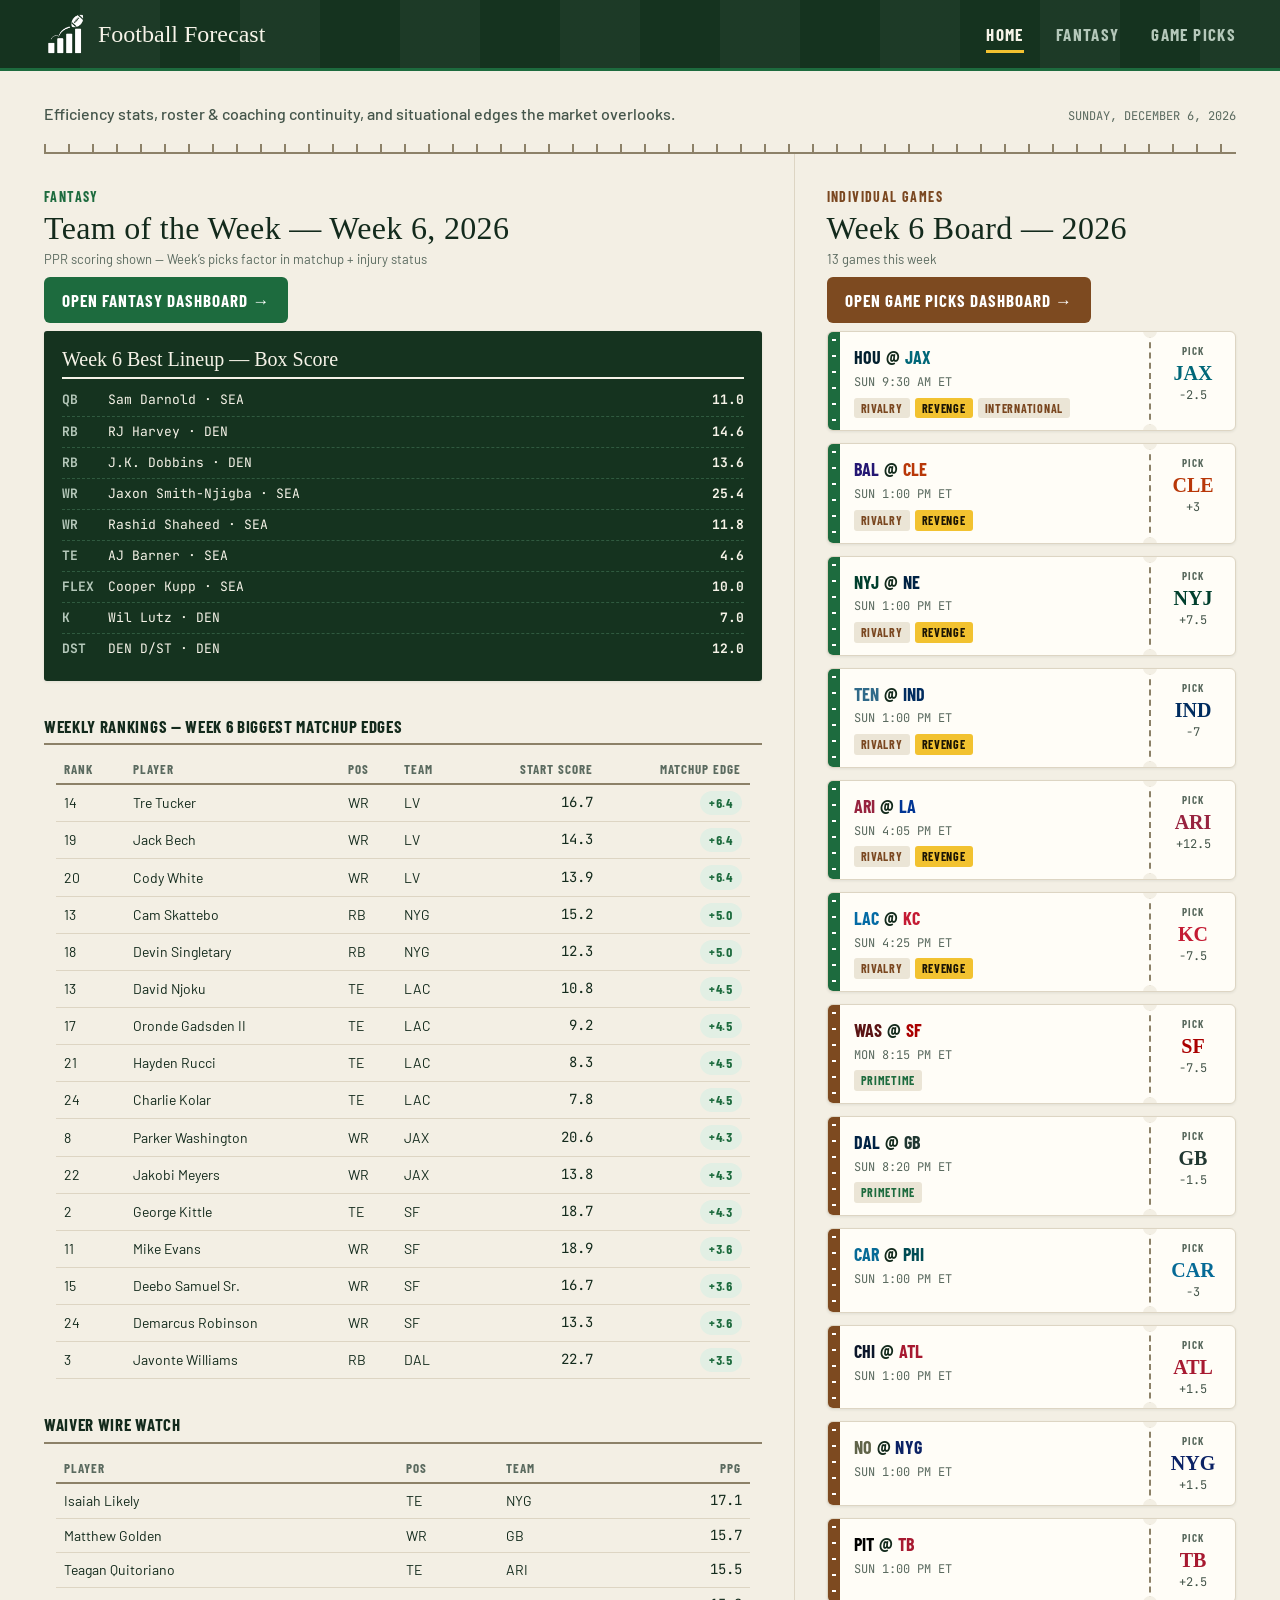
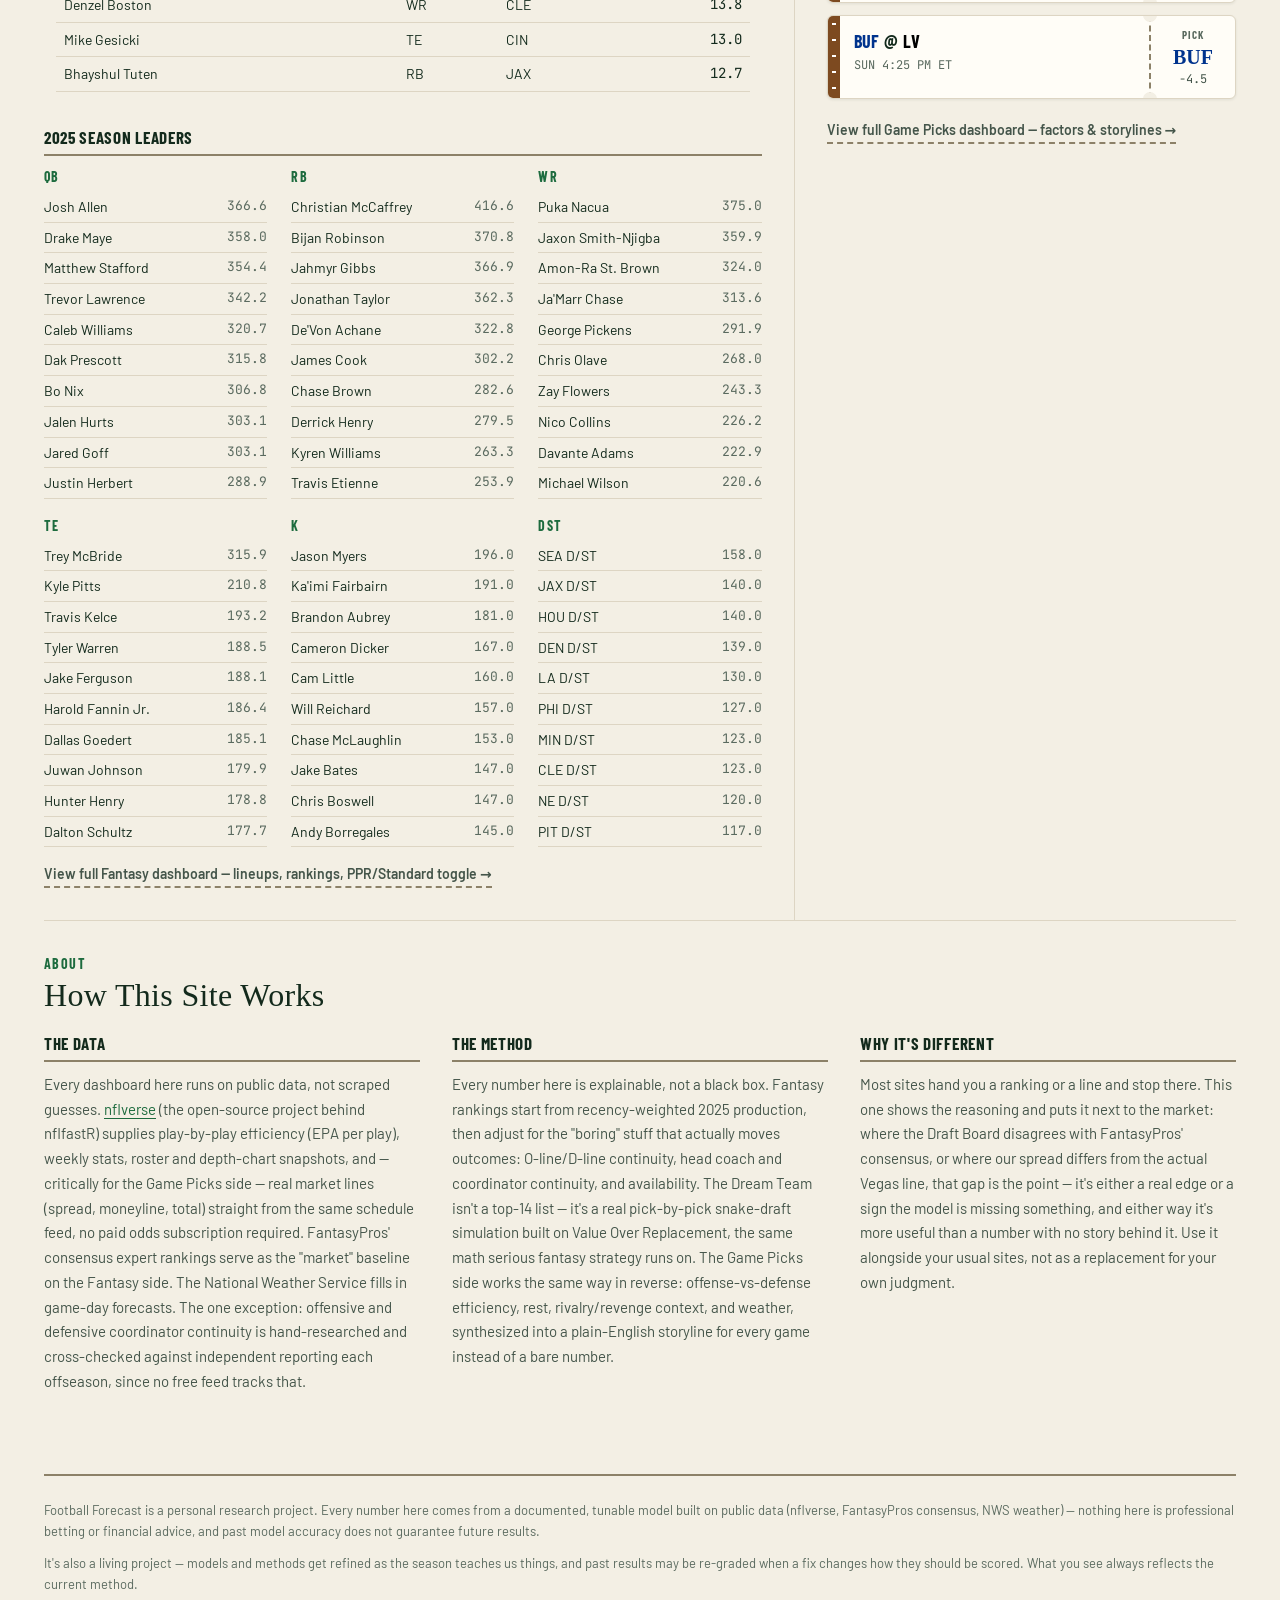
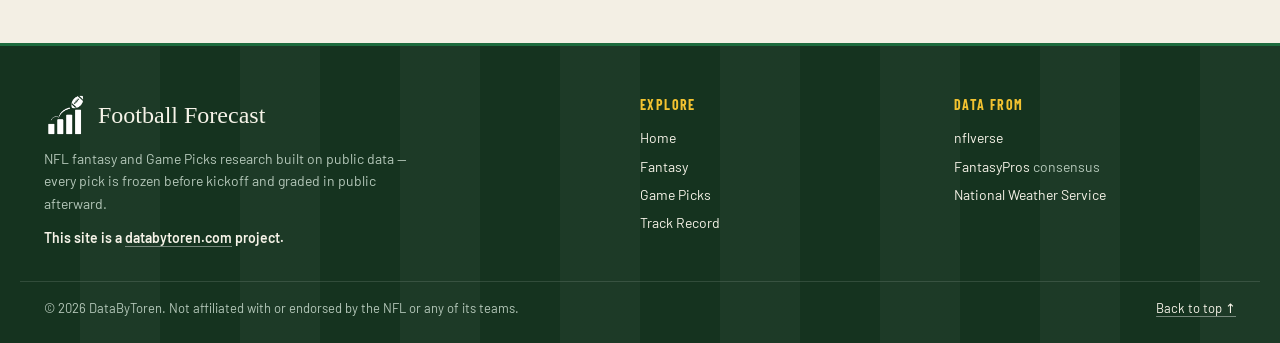
==== commit ce60c773: "Add a site footer: the header's turf bar, closing out every page Full-width dark-green footer matchi" ====
--- a/index.html
+++ b/index.html
@@ -144,12 +144,44 @@
   </div>
 </main>
 
+<footer class="site-footer">
+  <div class="site-footer-inner">
+    <div class="footer-brand">
+      <a href="index.html" class="site-logo"><img src="images/logo_small_white.png" alt="" class="site-logo-img">Football Forecast</a>
+      <p>NFL fantasy and Game Picks research built on public data — every pick is frozen before kickoff and graded in public afterward.</p>
+      <p class="footer-project">This site is a <a href="https://databytoren.com">databytoren.com</a> project.</p>
+    </div>
+    <nav class="footer-col" aria-label="Footer">
+      <div class="footer-heading">Explore</div>
+      <ul>
+        <li><a href="index.html">Home</a></li>
+        <li><a href="fantasy.html">Fantasy</a></li>
+        <li><a href="betting.html">Game Picks</a></li>
+        <li><a href="betting.html#track-record-section">Track Record</a></li>
+      </ul>
+    </nav>
+    <div class="footer-col">
+      <div class="footer-heading">Data from</div>
+      <ul>
+        <li><a href="https://github.com/nflverse">nflverse</a></li>
+        <li><a href="https://www.fantasypros.com">FantasyPros</a> consensus</li>
+        <li><a href="https://www.weather.gov">National Weather Service</a></li>
+      </ul>
+    </div>
+  </div>
+  <div class="site-footer-bottom">
+    <span>&copy; <span id="footer-year">2026</span> DataByToren. Not affiliated with or endorsed by the NFL or any of its teams.</span>
+    <a href="#">Back to top &uarr;</a>
+  </div>
+</footer>
+
 <script>
 function toggleSiteNav(btn) {
   const links = document.querySelector('.site-nav-links');
   const open = links.classList.toggle('open');
   btn.innerHTML = open ? '&#10005;' : '&#9776;';
 }
+document.getElementById('footer-year').textContent = new Date().getFullYear();
 
 function fmt1(n) { return (n === null || n === undefined) ? '—' : (Math.round(n * 10) / 10).toFixed(1).replace('-', '−'); }
 
--- a/styles.css
+++ b/styles.css
@@ -337,3 +337,100 @@
    its own token note promises (market labels, Track Record labels sit there).
    1% darker clears it on every Chalk ground; worth fixing in the system too. */
 [data-theme="light"] { --text-3: #5a6a5f; }
+/* Masthead subhead: wrap at a readable measure, with room above the hash-mark rule. */
+.masthead-strip .masthead-sub { max-width: 80ch; padding: 10px 0 15px; }
+
+/* Lineup + bench side by side on wide screens (Team of the Week, Perfect Team):
+   the 9 lineup cards as a 3x3 grid left, the 4-column bench right. The bench
+   table drops .data-table's 640px floor here -- that floor exists to force
+   scrolling on phones, and 4 columns fit the half-width column easily. */
+.lineup-starters { margin-bottom: 1.25rem; }
+@media (min-width: 1000px) {
+  .lineup-split { display: grid; grid-template-columns: repeat(2, minmax(0, 1fr)); gap: var(--space-6); align-items: start; }
+  .lineup-split .lineup-starters { margin-bottom: 0; }
+  .lineup-split .lineup-grid { grid-template-columns: repeat(3, minmax(0, 1fr)); }
+  .lineup-split table.data-table { min-width: 0; }
+}
+/* Lineup cards: left-aligned and compact, so the 3x3 starters grid stands
+   about as tall as the 6-row bench table beside it. */
+.lineup-slot { padding: 8px; text-align: left; }
+.lineup-slot .slot-label { font-size: 12px; line-height: 1.25; }
+.lineup-slot .slot-name { font-size: 14px; line-height: 1.25; margin: 3px 0 0; }
+.lineup-slot .slot-team { font-size: 12px; line-height: 1.25; }
+.lineup-slot .slot-pts { font-size: 17px; line-height: 1.1; margin-top: 3px; }
+
+/* Game card pick: only the picked team keeps the marker voice; "Model pick"
+   reads as a label and the line as a number, like the rest of the card. */
+.game-pick { font-family: var(--font-condensed); font-size: 16px; font-weight: 700; letter-spacing: 0.06em; text-transform: uppercase; color: var(--text-2); }
+.game-pick .pick-team-marker { font-family: var(--font-marker); font-size: 22px; letter-spacing: 0; text-transform: none; color: var(--pigskin-text); }
+.game-pick .pick-team-marker .team { font-weight: 400; }
+.game-pick .pick-num { font-family: var(--font-mono); font-size: 16px; letter-spacing: 0; color: var(--text); }
+
+/* Game card summary: kickoff + chips, then the read beside the Model-vs-Vegas gauge. */
+.game-meta { display: flex; flex-wrap: wrap; align-items: center; gap: 4px 6px; margin-top: 3px; }
+.game-time { font-family: var(--font-mono); font-size: 12px; color: var(--text-3); margin-right: 4px; }
+.mini-tag.upset { background: var(--pigskin); color: var(--on-pigskin); }
+.game-card-mid .game-why { margin: 10px 0 0; }
+.spread-gauge { display: grid; grid-template-columns: auto minmax(0, 1fr) auto; align-items: center; gap: 10px; margin-top: 12px; }
+@media (min-width: 900px) {
+  .game-card-mid { display: grid; grid-template-columns: minmax(0, 1fr) minmax(250px, 320px); gap: var(--space-6); align-items: center; margin-top: 10px; }
+  .game-card-mid .game-why, .game-card-mid .spread-gauge { margin-top: 0; }
+}
+.sg-team { font-family: var(--font-condensed); font-size: 15px; font-weight: 700; }
+.sg-label { position: relative; height: 17px; }
+/* left: p% + translateX(-p%) slides each label from left-aligned at one end
+   of the track to right-aligned at the other, so it never overhangs. */
+.sg-label > span { position: absolute; top: 0; left: var(--p); transform: translateX(calc(var(--p) * -1)); white-space: nowrap; font-family: var(--font-condensed); font-size: 12px; font-weight: 700; letter-spacing: 0.08em; text-transform: uppercase; }
+.sg-label-model > span { color: var(--pigskin-text); }
+.sg-label-vegas > span { color: var(--text-3); }
+.sg-label b { font-family: var(--font-mono); font-size: 12px; letter-spacing: 0; text-transform: none; color: var(--text); margin-left: 3px; }
+.sg-track { position: relative; height: 10px; margin: 4px 0; border-radius: 5px; background: var(--surface-raised); box-shadow: inset 0 0 0 1px var(--line); }
+.sg-tick { position: absolute; top: 2px; bottom: 2px; width: 1px; background: var(--line-strong); transform: translateX(-50%); }
+.sg-tick.zero { top: -3px; bottom: -3px; width: 2px; background: var(--text-3); }
+.sg-gap { position: absolute; top: 0; bottom: 0; background: var(--pigskin); opacity: 0.4; }
+.sg-mark { position: absolute; top: 50%; transform: translate(-50%, -50%); }
+.sg-mark-vegas { width: 3px; height: 20px; border-radius: 2px; background: var(--text); }
+.sg-mark-model { width: 14px; height: 14px; border-radius: 50%; background: var(--pigskin-text); box-shadow: 0 0 0 2px var(--surface); }
+
+/* Game card body: matchup math (unit ranks + the margin's ledger) beside the Vegas odds. */
+.game-body-grid { display: grid; gap: var(--space-3); margin-top: var(--space-4); }
+@media (min-width: 760px) { .game-body-grid { grid-template-columns: repeat(2, minmax(0, 1fr)); align-items: start; } }
+.game-body-grid .market-odds { margin-top: 0; }
+.matchup-math { background: var(--surface-raised); border-radius: var(--radius-md); padding: 12px 16px; }
+.box-title { font-family: var(--font-condensed); font-size: 13px; font-weight: 700; letter-spacing: 0.08em; text-transform: uppercase; color: var(--text); margin-bottom: 6px; }
+.rank-table { border-collapse: collapse; margin-bottom: 8px; }
+.rank-table th { font-family: var(--font-condensed); font-size: 12px; font-weight: 700; letter-spacing: 0.08em; text-transform: uppercase; color: var(--text-3); text-align: center; padding: 2px 10px; }
+.rank-table td { text-align: center; padding: 3px 10px; }
+.rank-table th:first-child, .rank-table td:first-child { padding-left: 0; padding-right: 16px; }
+.rank-table th:first-child, .rank-table td:first-child { text-align: left; font-family: var(--font-condensed); font-size: 15px; font-weight: 700; }
+.ledger { border-top: 1px solid var(--line); padding-top: 6px; }
+.ledger-row { display: flex; justify-content: space-between; align-items: baseline; gap: var(--space-3); font-size: 13px; padding: 2px 0; color: var(--text-2); }
+.ledger-row span:last-child { font-family: var(--font-mono); white-space: nowrap; color: var(--text); }
+.ledger-total { border-top: 1px solid var(--line); margin-top: 4px; padding-top: 6px; font-weight: 700; color: var(--text); }
+
+/* ---- Site footer: the header's mowed-turf bar, closing out every page ---- */
+.site-footer {
+  background-color: var(--header);
+  background-image: repeating-linear-gradient(90deg, transparent 0 80px, rgba(255,255,255,0.035) 80px 160px);
+  border-top: 3px solid var(--turf);
+  color: var(--on-header-muted);
+  font-size: 14px; line-height: 1.6;
+}
+.site-footer-inner, .site-footer-bottom { max-width: var(--max-width); margin: 0 auto; padding-left: var(--gutter); padding-right: var(--gutter); }
+.site-footer-inner { display: grid; grid-template-columns: minmax(0, 2fr) minmax(0, 1fr) minmax(0, 1fr); gap: var(--space-6); padding-top: var(--space-7); padding-bottom: var(--space-6); }
+.footer-brand p { margin: var(--space-3) 0 0; max-width: 46ch; }
+.footer-brand .footer-project { color: var(--on-header); font-weight: 600; }
+.footer-heading { font-family: var(--font-condensed); font-size: 14px; font-weight: 700; letter-spacing: 0.1em; text-transform: uppercase; color: var(--flag); margin-bottom: var(--space-2); }
+.site-footer ul { list-style: none; margin: 0; padding: 0; }
+.site-footer li { padding: 3px 0; }
+.site-footer a:not(.site-logo) { color: var(--on-header); text-decoration-color: rgba(255,255,255,0.4); }
+.site-footer li a { text-decoration: none; }
+.site-footer a:not(.site-logo):hover { text-decoration: underline; text-decoration-color: var(--flag); }
+.site-footer :focus-visible { outline-color: var(--flag); }
+.site-footer-bottom { display: flex; flex-wrap: wrap; justify-content: space-between; align-items: baseline; gap: var(--space-2) var(--space-5); padding-top: var(--space-4); padding-bottom: var(--space-5); border-top: 1px solid rgba(255,255,255,0.12); font-size: 13px; }
+@media (max-width: 720px) {
+  .site-footer-inner { grid-template-columns: repeat(2, minmax(0, 1fr)); gap: var(--space-5) var(--space-4); }
+  .footer-brand { grid-column: 1 / -1; }
+}
+/* In-page jumps (e.g. the footer's Track Record link) land below the sticky header. */
+section[id] { scroll-margin-top: calc(var(--header-height) + 12px); }
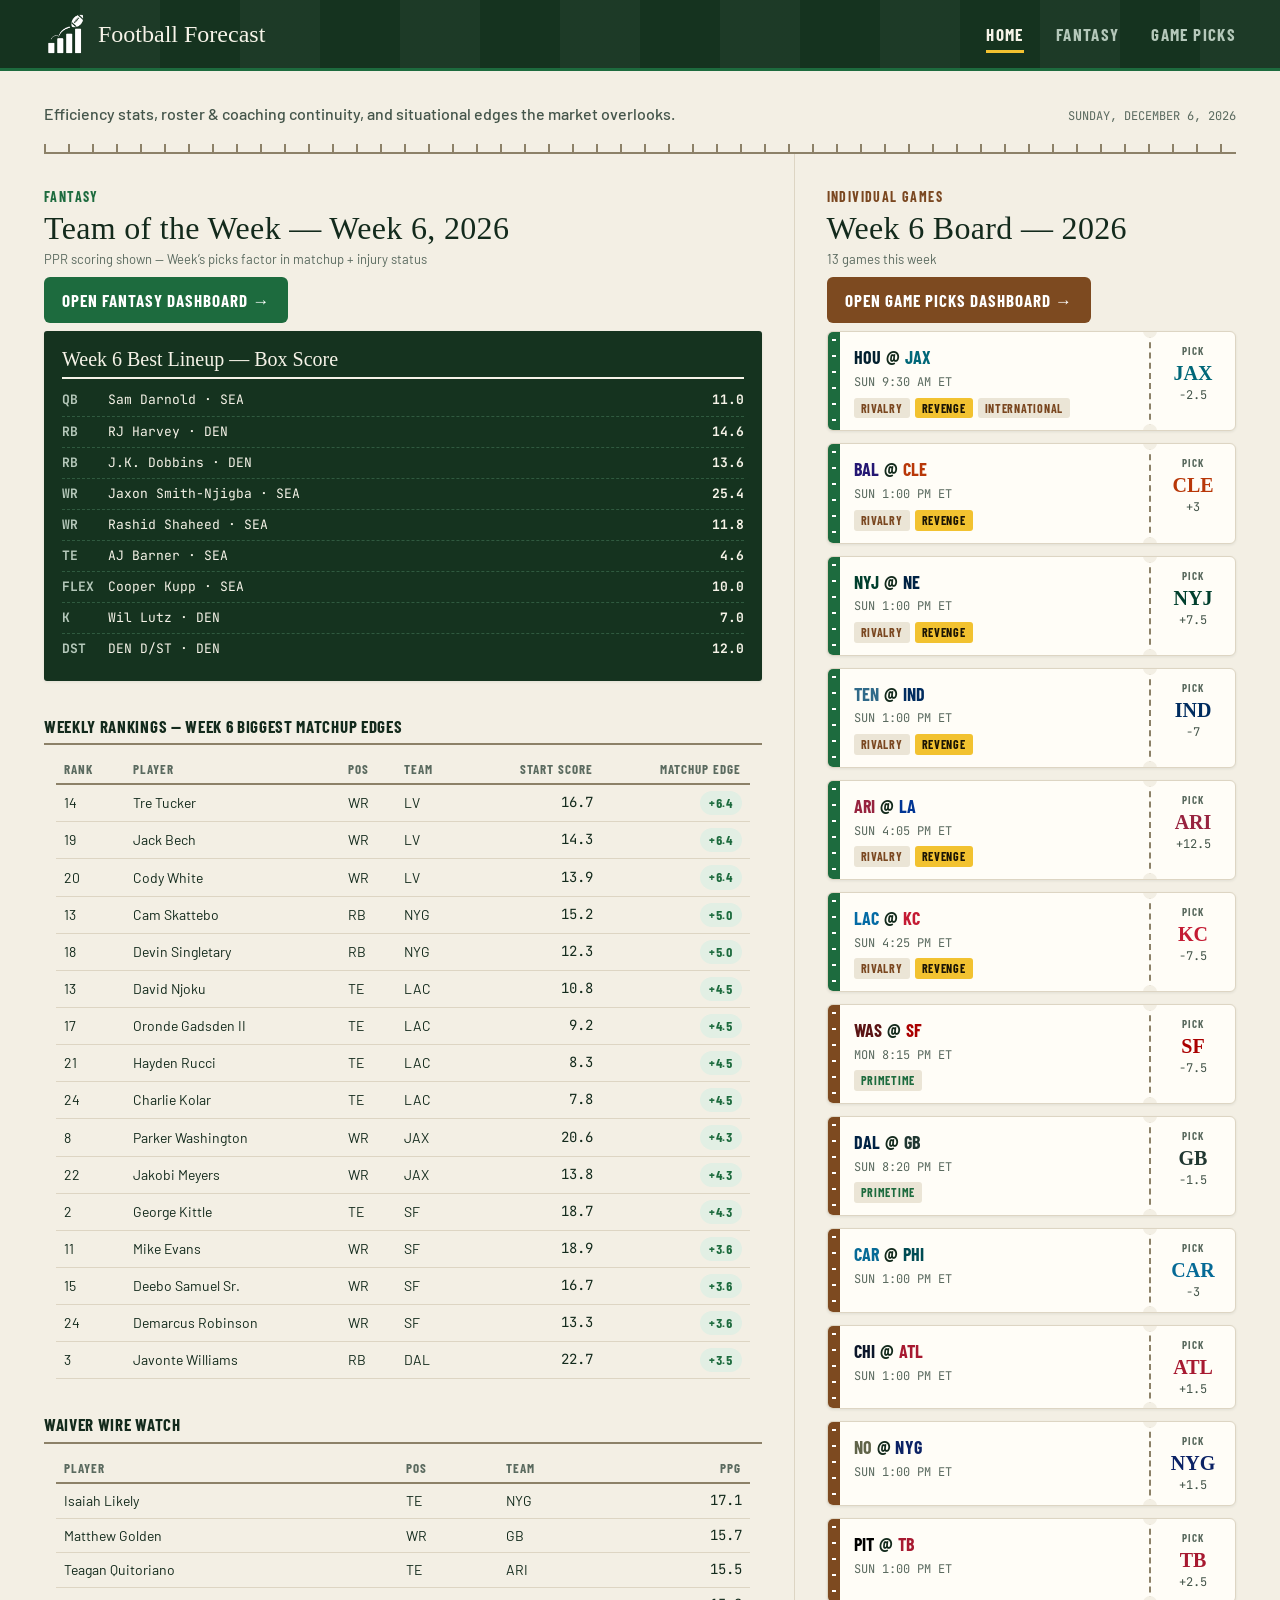
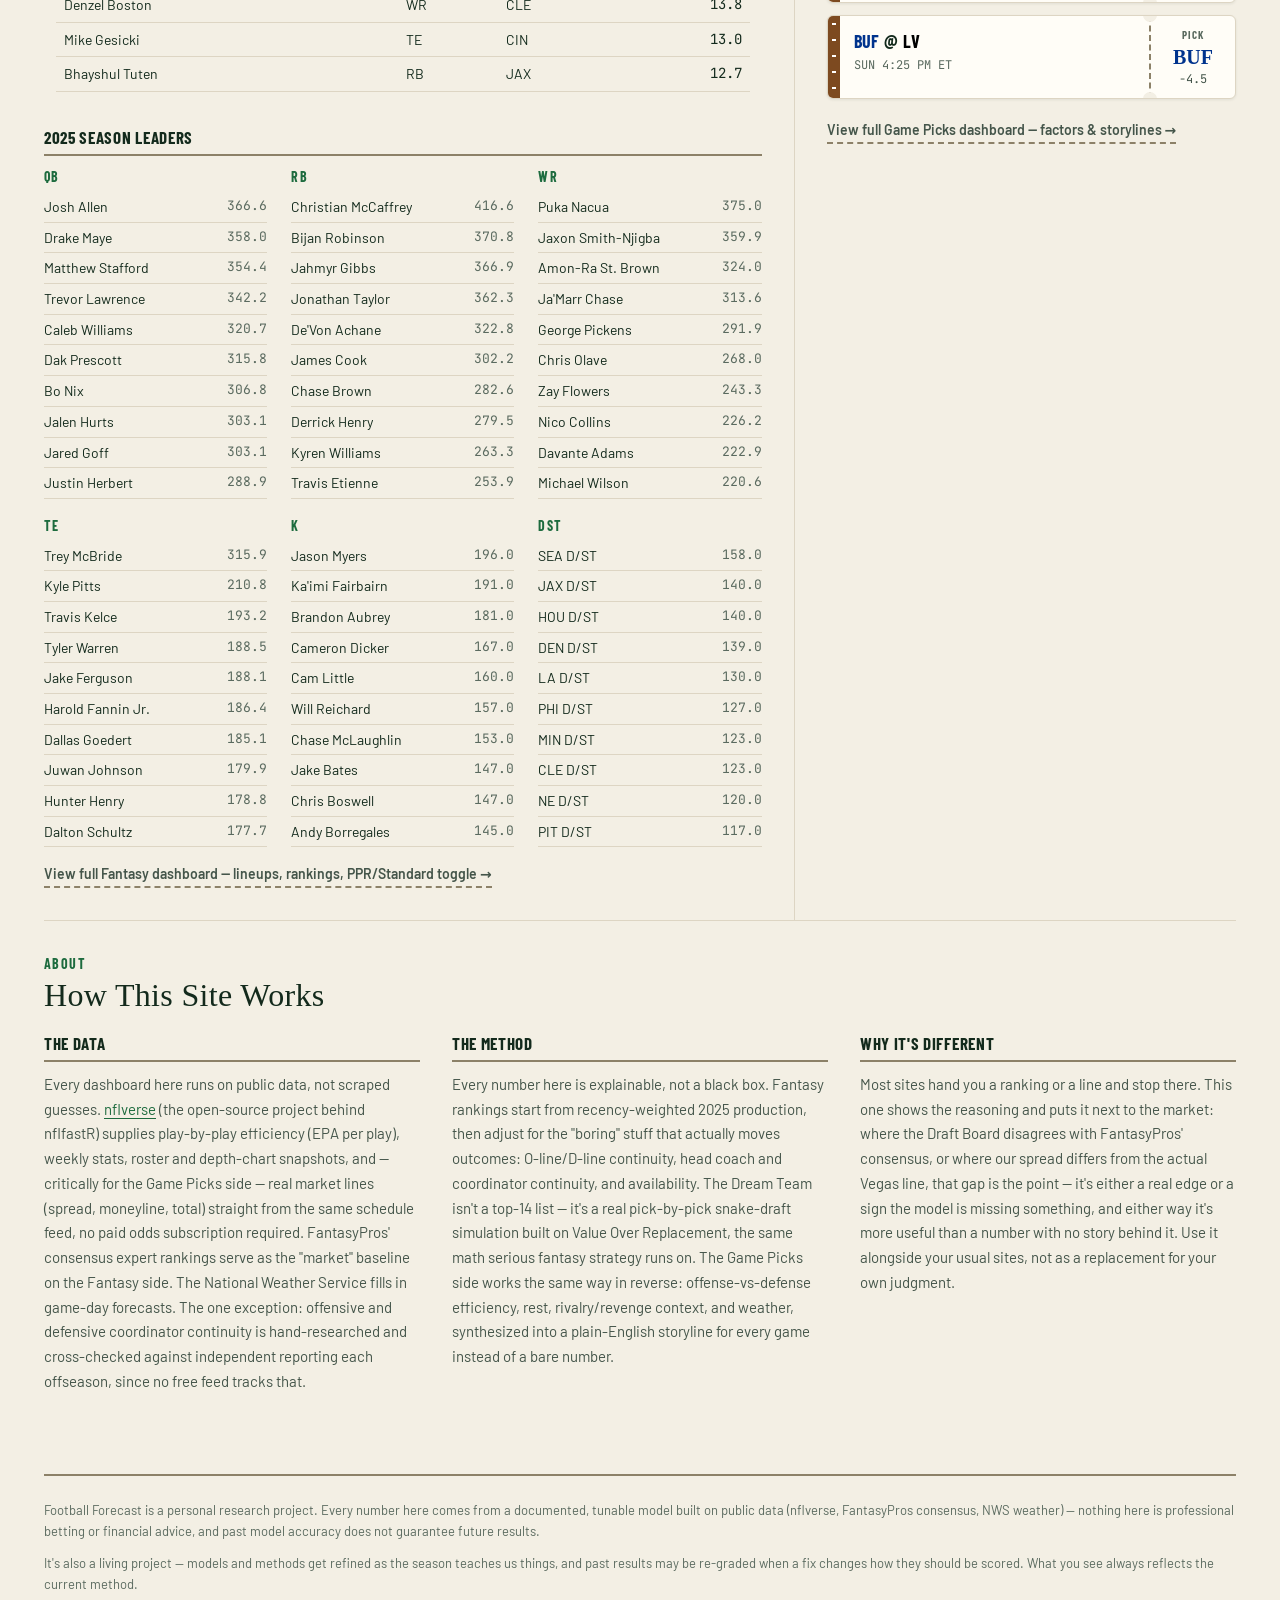
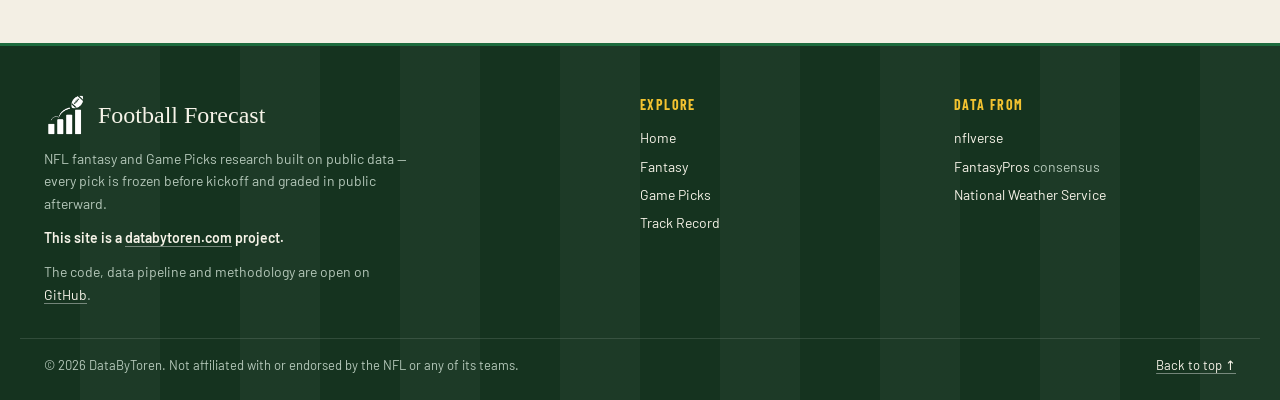
==== commit c2f7c12d: "Footer: link the now-public GitHub repo Adds "The code, data pipeline and methodology are open on Gi" ====
--- a/index.html
+++ b/index.html
@@ -150,6 +150,7 @@
       <a href="index.html" class="site-logo"><img src="images/logo_small_white.png" alt="" class="site-logo-img">Football Forecast</a>
       <p>NFL fantasy and Game Picks research built on public data — every pick is frozen before kickoff and graded in public afterward.</p>
       <p class="footer-project">This site is a <a href="https://databytoren.com">databytoren.com</a> project.</p>
+      <p>The code, data pipeline and methodology are open on <a href="https://github.com/torenCodes/football-analytics">GitHub</a>.</p>
     </div>
     <nav class="footer-col" aria-label="Footer">
       <div class="footer-heading">Explore</div>
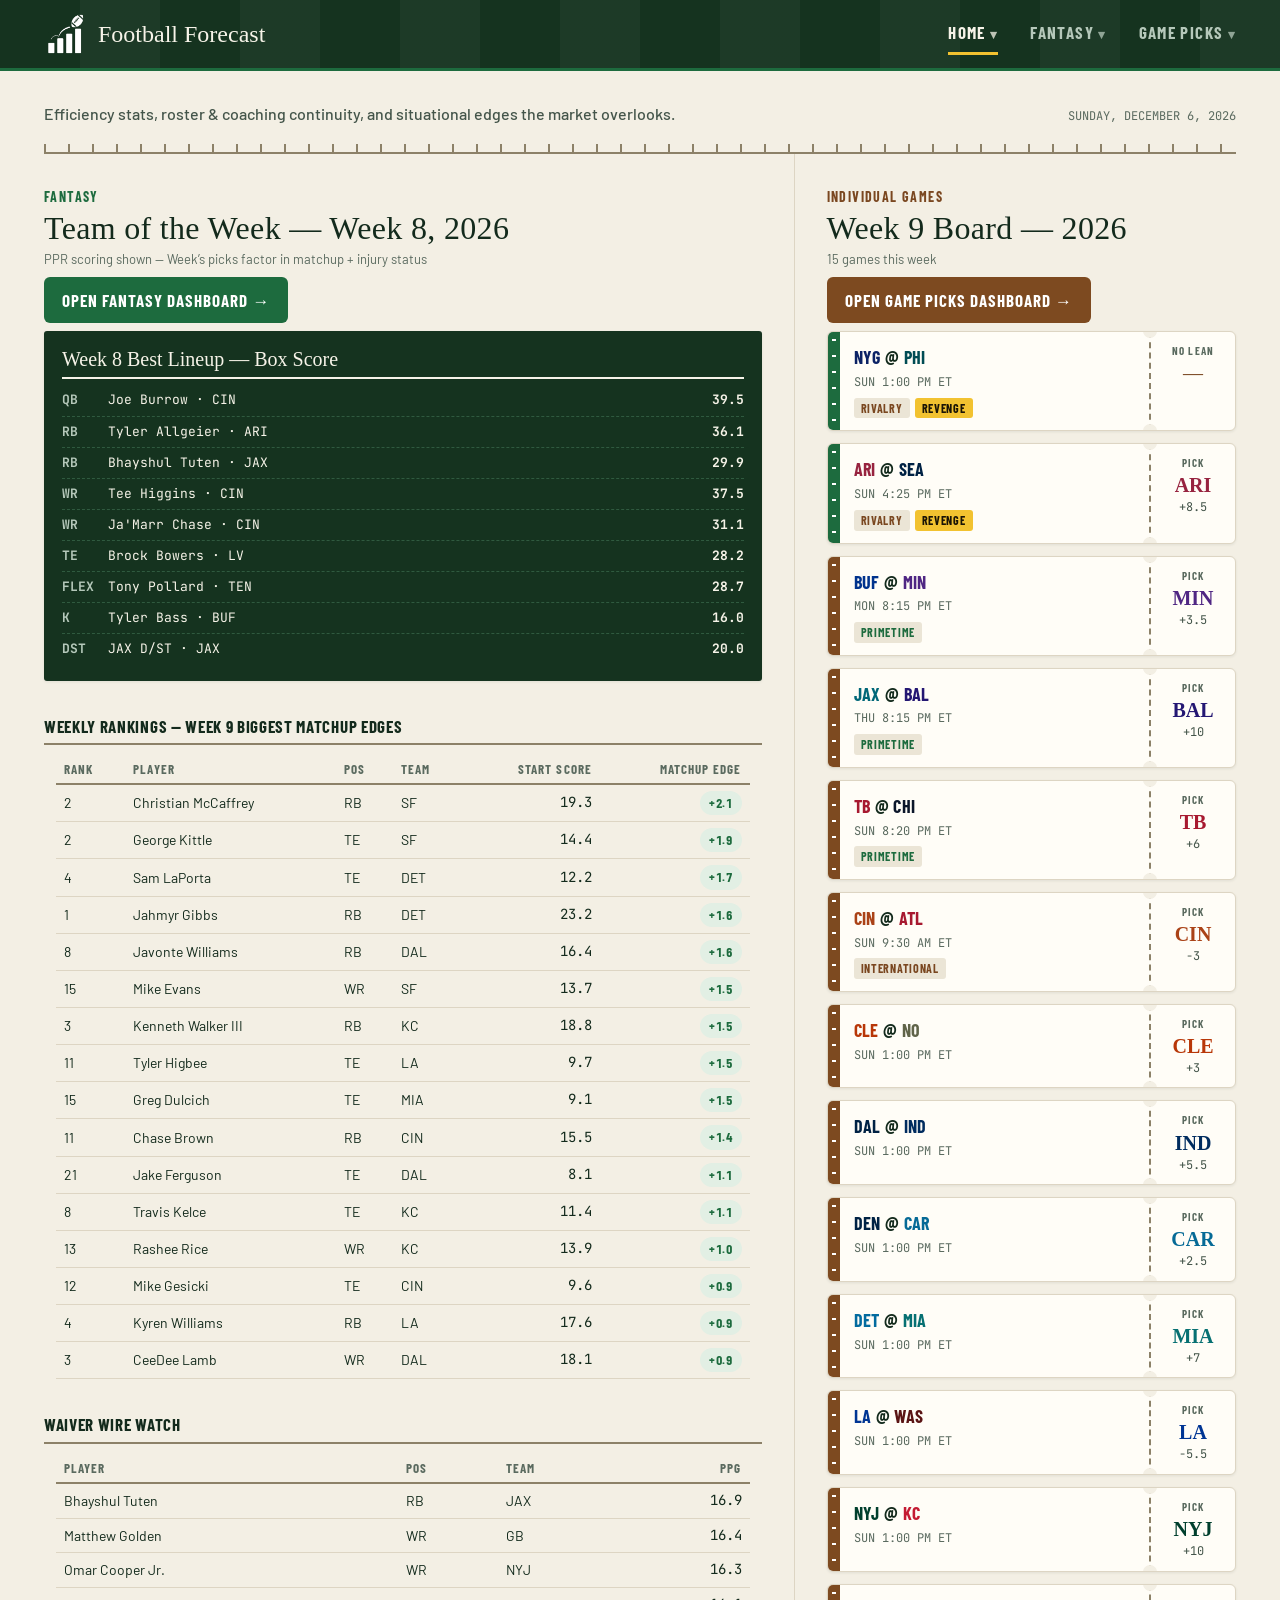
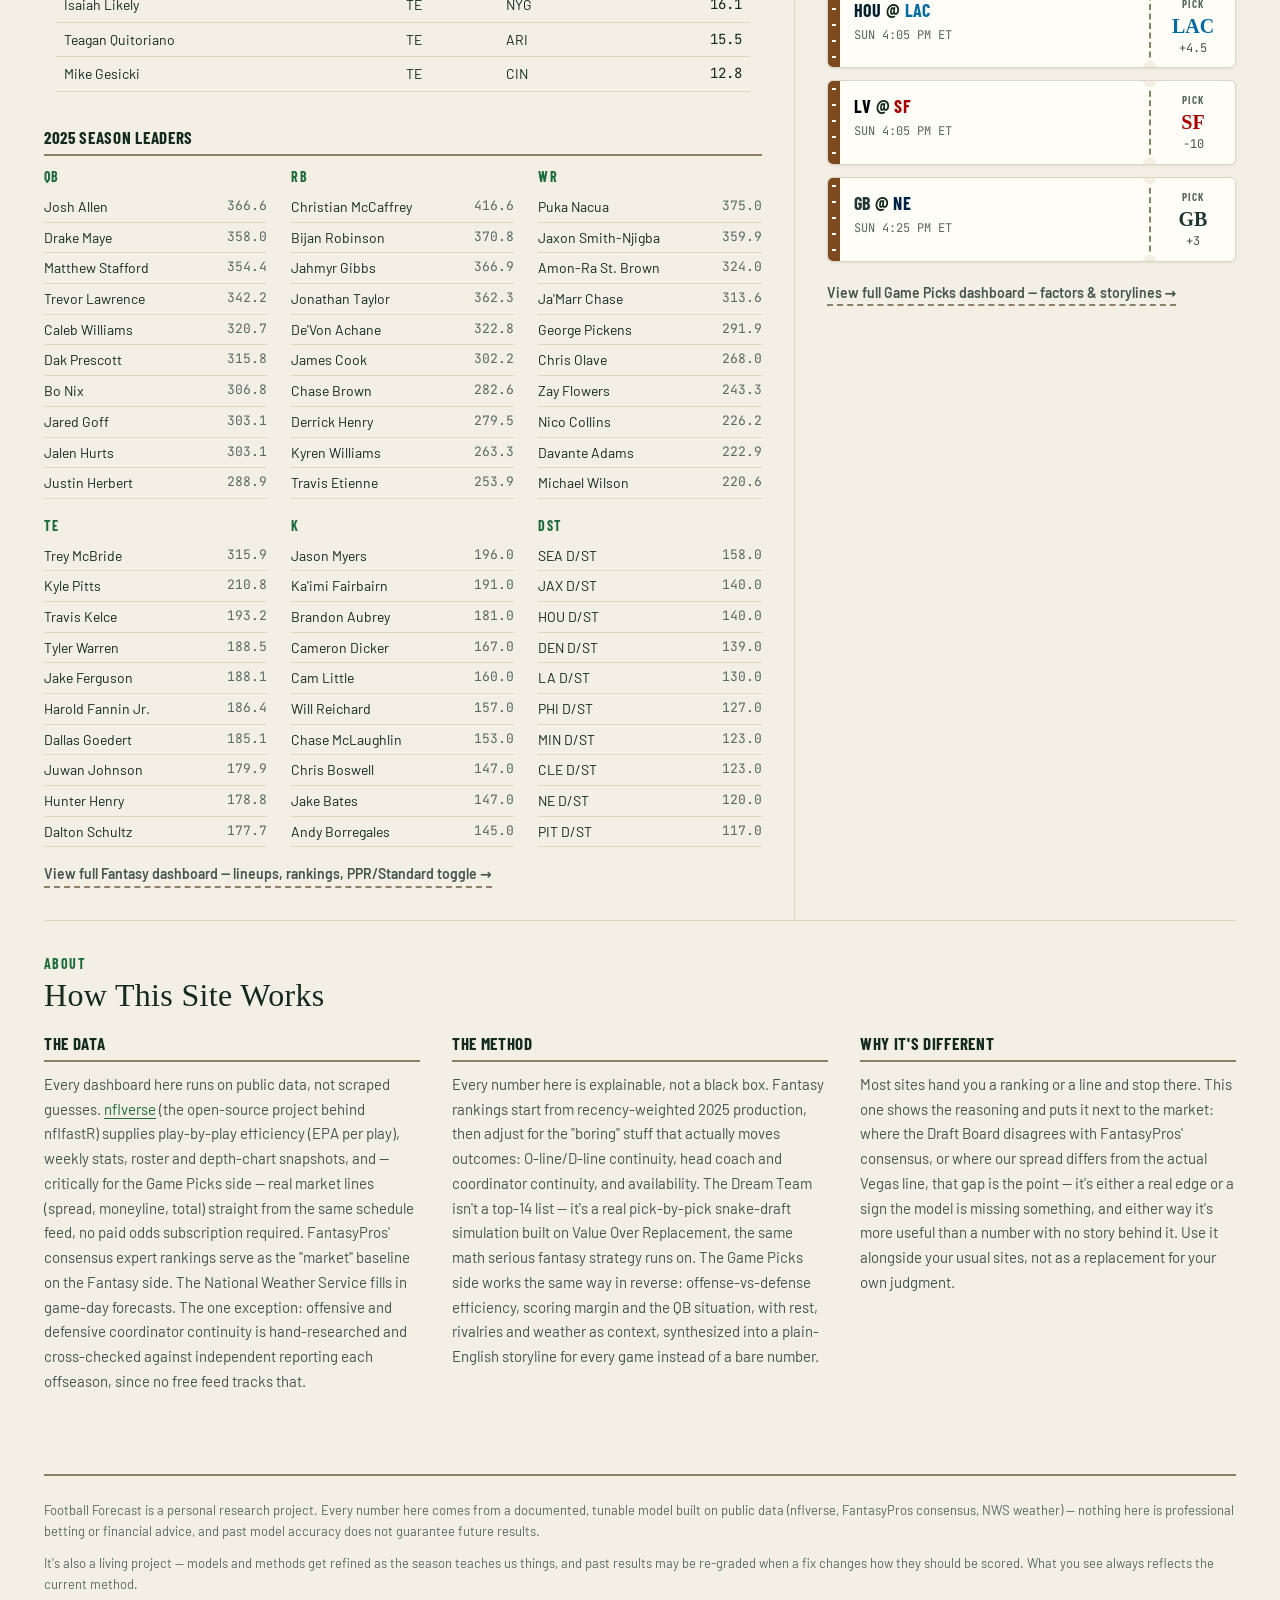
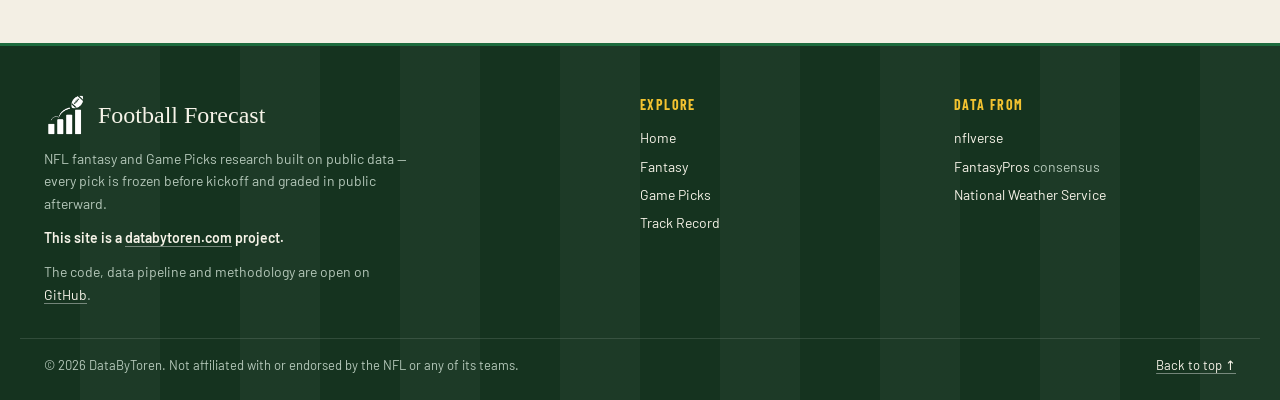
==== commit bdf53f2b: "Week 9 review: Game Picks v2, fitted Start Score, header sub-links Game Picks v2 runs from Week 10 (" ====
--- a/index.html
+++ b/index.html
@@ -17,9 +17,27 @@
     <a href="index.html" class="site-logo"><img src="images/logo_small_white.png" alt="" class="site-logo-img">Football Forecast</a>
     <button class="nav-burger" aria-label="Menu" onclick="toggleSiteNav(this)">&#9776;</button>
     <ul class="site-nav-links">
-      <li><a href="index.html" class="site-nav-link active">Home</a></li>
-      <li><a href="fantasy.html" class="site-nav-link">Fantasy</a></li>
-      <li><a href="betting.html" class="site-nav-link">Game Picks</a></li>
+      <li class="nav-item has-sub">
+        <a href="index.html" class="site-nav-link active">Home</a>
+        <ul class="site-subnav">
+          <li><a href="index.html">Main</a></li>
+          <li><a href="index.html#about">About</a></li>
+        </ul>
+      </li>
+      <li class="nav-item has-sub">
+        <a href="fantasy.html" class="site-nav-link">Fantasy</a>
+        <ul class="site-subnav">
+          <li><a href="fantasy.html#position-leaders">Position Leaders</a></li>
+          <li><a href="fantasy.html#draft-board">Draft Board</a></li>
+        </ul>
+      </li>
+      <li class="nav-item has-sub">
+        <a href="betting.html" class="site-nav-link">Game Picks</a>
+        <ul class="site-subnav">
+          <li><a href="betting.html#game-board-section">Game Board</a></li>
+          <li><a href="betting.html#track-record-section">Track Record</a></li>
+        </ul>
+      </li>
     </ul>
   </nav>
 </header>
@@ -90,7 +108,7 @@
     </section>
   </div>
 
-  <section class="section about-section">
+  <section class="section about-section" id="about">
     <div class="section-head">
       <div>
         <div class="section-kicker">About</div>
@@ -116,8 +134,8 @@
            continuity, head coach and coordinator continuity, and availability. The Dream Team isn't a
            top-14 list — it's a real pick-by-pick snake-draft simulation built on Value Over Replacement,
            the same math serious fantasy strategy runs on. The Game Picks side works the same way in reverse:
-           offense-vs-defense efficiency, rest, rivalry/revenge context, and weather, synthesized into a
-           plain-English storyline for every game instead of a bare number.</p>
+           offense-vs-defense efficiency, scoring margin and the QB situation, with rest, rivalries and weather
+           as context, synthesized into a plain-English storyline for every game instead of a bare number.</p>
       </div>
       <div>
         <div class="front-block-title">Why It's Different</div>
@@ -182,6 +200,10 @@
   const open = links.classList.toggle('open');
   btn.innerHTML = open ? '&#10005;' : '&#9776;';
 }
+// A link in the open menu may only jump within this page, so close it by hand.
+document.querySelector('.site-nav-links').addEventListener('click', e => {
+  if (e.target.closest('a') && e.currentTarget.classList.contains('open')) toggleSiteNav(document.querySelector('.nav-burger'));
+});
 document.getElementById('footer-year').textContent = new Date().getFullYear();
 
 function fmt1(n) { return (n === null || n === undefined) ? '—' : (Math.round(n * 10) / 10).toFixed(1).replace('-', '−'); }
@@ -396,7 +418,9 @@
   const tags = [];
   if (g.primetime) tags.push('<span class="mini-tag blue">Primetime</span>');
   if (g.div_game) tags.push('<span class="mini-tag">Rivalry</span>');
-  if (g.revenge_game && (g.revenge_game.home || g.revenge_game.away)) tags.push('<span class="mini-tag flag">Revenge</span>');
+  // Yellow only for what moves the margin; revenge left the margin in v2, but a locked v1 week still has it.
+  const scoredRevenge = (g.margin_breakdown || []).some(r => r.kind === 'revenge');
+  if (g.revenge_game && (g.revenge_game.home || g.revenge_game.away)) tags.push(`<span class="mini-tag${scoredRevenge ? ' flag' : ''}">Revenge</span>`);
   if (g.international_site) tags.push('<span class="mini-tag">International</span>');
   return `
     <div class="ticket">
@@ -434,8 +458,10 @@
   }
 }
 
-loadFantasyColumn();
-loadBettingColumn();
+// The columns above About fill in after load; land on it once they have.
+Promise.all([loadFantasyColumn(), loadBettingColumn()]).then(() => {
+  if (location.hash) document.querySelector(location.hash)?.scrollIntoView();
+});
 </script>
 </body>
 </html>
--- a/styles.css
+++ b/styles.css
@@ -432,5 +432,127 @@
   .site-footer-inner { grid-template-columns: repeat(2, minmax(0, 1fr)); gap: var(--space-5) var(--space-4); }
   .footer-brand { grid-column: 1 / -1; }
 }
-/* In-page jumps (e.g. the footer's Track Record link) land below the sticky header. */
+/* In-page jumps (e.g. the header's sub-links) land below the sticky header. */
 section[id] { scroll-margin-top: calc(var(--header-height) + 12px); }
+
+/* Header sub-links: a dropdown on a pointer screen, listed in the burger menu otherwise. */
+.nav-item { position: relative; display: flex; align-items: center; height: var(--header-height); }
+.has-sub > .site-nav-link::after { content: ' \25BE'; font-size: 0.75em; opacity: 0.75; }
+.site-subnav {
+  display: none; position: absolute; top: 100%; left: -14px; min-width: 190px; z-index: 60;
+  list-style: none; margin: 0; padding: var(--space-1) 0;
+  background: var(--header); border: 1px solid rgba(255,255,255,0.12); border-top: 3px solid var(--flag);
+  border-radius: 0 0 var(--radius-md) var(--radius-md); box-shadow: var(--shadow-md);
+}
+.nav-item:hover .site-subnav, .nav-item:focus-within .site-subnav { display: block; }
+.site-subnav a { display: block; padding: 8px 14px; font-size: 14px; font-weight: 600; white-space: nowrap; text-decoration: none; color: var(--on-header-muted); }
+.site-subnav a:hover, .site-subnav a:focus-visible { color: var(--on-header); background: rgba(255,255,255,0.08); }
+.site-header :focus-visible { outline-color: var(--flag); }
+@media (max-width: 720px), (hover: none) {
+  .nav-burger { display: block; }
+  .site-nav-links { display: none; position: absolute; top: var(--header-height); left: 0; right: 0; background: var(--header); flex-direction: column; gap: 0; max-height: calc(100vh - var(--header-height)); overflow-y: auto; }
+  .site-nav-links.open { display: flex; }
+  .site-nav-links > li { border-top: 1px solid rgba(255,255,255,0.1); }
+  .nav-item { display: block; height: auto; }
+  .site-nav-link { display: block; padding: var(--space-3) var(--gutter); border-bottom: none; }
+  .has-sub > .site-nav-link::after { content: none; }
+  .site-subnav { display: block; position: static; min-width: 0; padding: 0 0 var(--space-2); background: none; border: none; box-shadow: none; }
+  .site-subnav li { border-top: none; }
+  .site-subnav a { padding: 6px var(--gutter) 6px calc(var(--gutter) + var(--space-4)); }
+}
+
+/* Track Record: one row per model version. */
+.tr-versions { margin-bottom: var(--space-4); }
+.tr-versions table.data-table { min-width: 620px; }
+.tr-versions td.wrap { white-space: normal; font-size: 13px; color: var(--text-2); }
+.tr-versions th.left { text-align: left; }
+.game-card-top .matchup-line .pill { align-self: center; margin-left: 2px; }
+
+/* ---- Data Breakdown page ---- */
+:root, [data-theme="dark"] { --series-model: #c9752f; --series-vegas: #3f94cf; --series-muted: #7f9a86; }
+[data-theme="light"] { --series-model: #b0601f; --series-vegas: #1672a8; --series-muted: #8a8f85; }
+.page-toc { display: flex; flex-wrap: wrap; gap: var(--space-2); padding-top: var(--space-4); }
+.page-toc a { font-size: 13px; font-weight: 600; text-decoration: none; color: var(--text-2); background: var(--surface); border: 1px solid var(--line); border-radius: var(--radius-pill); padding: 4px 12px; }
+.page-toc a:hover { color: var(--text); border-color: var(--line-strong); }
+.prose { max-width: 80ch; font-size: 15px; line-height: 1.65; color: var(--text-2); margin: 0 0 var(--space-4); }
+.stat-tiles { display: grid; grid-template-columns: repeat(auto-fit, minmax(210px, 1fr)); gap: var(--space-3); margin-bottom: var(--space-4); }
+.stat-tile { padding: var(--space-4); }
+.stat-label { font-family: var(--font-condensed); font-size: 13px; font-weight: 700; letter-spacing: 0.08em; text-transform: uppercase; color: var(--text-3); }
+.stat-value { font-family: var(--font-sans); font-size: 34px; font-weight: 700; line-height: 1.2; color: var(--text); margin: 2px 0; }
+.stat-sub { font-size: 13px; line-height: 1.4; color: var(--text-2); }
+.findings { display: grid; grid-template-columns: repeat(auto-fit, minmax(280px, 1fr)); gap: var(--space-5); margin-top: var(--space-5); }
+.finding h3 { font-size: 18px; margin-bottom: 4px; }
+.finding p { font-size: 15px; line-height: 1.6; color: var(--text-2); margin: 0; }
+.pipe { list-style: none; margin: 0; padding: 0; display: grid; grid-template-columns: repeat(5, minmax(0, 1fr)); gap: var(--space-5); }
+.pipe-step { position: relative; background: var(--surface); border: 1px solid var(--line); border-top: 4px solid var(--turf); border-radius: var(--radius-md); padding: var(--space-3); box-shadow: var(--shadow-sm); }
+.pipe-step:not(:last-child)::after { content: '\2192'; position: absolute; right: -21px; top: 42%; font-size: 18px; color: var(--text-3); }
+.pipe-title { font-family: var(--font-condensed); font-size: 16px; font-weight: 700; letter-spacing: 0.04em; text-transform: uppercase; margin-bottom: 4px; }
+.pipe-step p, .pipe-loop p { font-size: 13px; line-height: 1.5; color: var(--text-2); margin: 0; }
+.pipe-loop { margin-top: var(--space-4); background: var(--surface-raised); border-radius: var(--radius-md); padding: var(--space-3) var(--space-4); }
+.pipe-loop p { font-size: 14px; max-width: 90ch; }
+@media (max-width: 900px) {
+  .pipe { grid-template-columns: minmax(0, 1fr); gap: var(--space-5); }
+  .pipe-step:not(:last-child)::after { content: '\2193'; right: auto; left: 50%; top: auto; bottom: -24px; }
+}
+.viz-grid { display: grid; grid-template-columns: repeat(2, minmax(0, 1fr)); gap: var(--space-4); }
+.viz-grid + .viz, .viz + .viz-grid, .viz-grid + .viz-grid { margin-top: var(--space-4); }
+@media (max-width: 980px) { .viz-grid { grid-template-columns: minmax(0, 1fr); } }
+.viz { margin: 0; padding: var(--space-4); min-width: 0; }
+.viz-title { font-family: var(--font-sans); font-size: 17px; font-weight: 700; line-height: 1.3; letter-spacing: 0; text-transform: none; margin: 0 0 4px; }
+.viz-sub { font-size: 13px; line-height: 1.5; color: var(--text-2); margin: 0 0 var(--space-3); }
+.viz-plot { width: 100%; min-width: 0; }
+.viz-svg { display: block; overflow: visible; touch-action: pan-y; }
+.viz-svg:focus-visible { outline: 2px solid var(--focus); outline-offset: 2px; }
+line.viz-grid { stroke: var(--line); stroke-width: 1; }
+line.viz-ref { stroke: var(--line-strong); stroke-width: 1; }
+line.viz-hair { stroke: var(--text-3); stroke-width: 1; }
+line.viz-connect { stroke: var(--line-strong); stroke-width: 2; }
+text.viz-axis { font-family: var(--font-mono); font-size: 11px; fill: var(--text-3); }
+text.viz-ref-label { font-family: var(--font-sans); font-size: 12px; font-weight: 600; fill: var(--text-2); }
+text.viz-end { font-family: var(--font-mono); font-size: 12px; font-weight: 700; fill: var(--text); }
+.viz-legend { display: flex; flex-wrap: wrap; gap: 4px var(--space-4); margin-top: var(--space-2); font-size: 13px; color: var(--text-2); }
+.viz-legend-item { display: inline-flex; align-items: center; gap: 6px; }
+.viz-key { display: inline-block; width: 16px; height: 3px; border-radius: 2px; background: var(--key); }
+.viz-key.dot { width: 10px; height: 10px; border-radius: 50%; }
+.viz-key.dot.hollow { background: transparent; box-shadow: inset 0 0 0 2px var(--key); }
+.viz-note { font-size: 13px; line-height: 1.5; color: var(--text-2); margin: var(--space-3) 0 0; }
+.viz-foot { margin-top: var(--space-3); }
+.viz-toggle { background: none; border: none; padding: 0; cursor: pointer; font: inherit; font-size: 13px; font-weight: 600; color: var(--turf-text); text-decoration: underline; text-underline-offset: 3px; }
+.viz-table { margin-top: var(--space-2); max-height: 340px; overflow-y: auto; padding: 0; }
+.viz-table[hidden] { display: none; }
+.viz-table table.data-table, .compare-table table.data-table, #weights-table table.data-table { min-width: 0; table-layout: auto; font-size: 13px; }
+.viz-table th.left, .compare-table th.left, #weights-table th.left, .log-table th.left { text-align: left; }
+.viz-table td.wrap, #weights-table td.wrap { white-space: normal; }
+.compare-table { padding: 0; }
+.compare-table td.compare-group { font-family: var(--font-condensed); font-size: 13px; font-weight: 700; letter-spacing: 0.06em; text-transform: uppercase; color: var(--text-3); background: var(--surface-raised); }
+.compare-table tr.compare-v2 td { font-weight: 700; }
+.small-multiples { display: flex; flex-wrap: wrap; gap: var(--space-3) var(--space-5); }
+.small-title { font-family: var(--font-condensed); font-size: 15px; font-weight: 700; letter-spacing: 0.04em; margin-bottom: 4px; }
+.dot-rows { font-size: 13px; }
+.dot-group { font-family: var(--font-condensed); font-size: 13px; font-weight: 700; letter-spacing: 0.08em; text-transform: uppercase; color: var(--text-3); border-bottom: 1px solid var(--line-strong); margin-top: var(--space-3); padding-bottom: 2px; }
+.dot-row { display: grid; grid-template-columns: var(--label) auto var(--note); align-items: center; border-bottom: 1px solid var(--line); }
+.dot-row:hover { background: var(--surface-raised); }
+.dot-row:focus-visible { outline: 2px solid var(--focus); outline-offset: -2px; }
+.dot-row.stacked { display: block; padding-top: 6px; }
+.dot-label { line-height: 1.3; padding-right: var(--space-3); color: var(--text); }
+.dot-note { display: flex; align-items: center; justify-content: flex-end; gap: var(--space-2); padding-left: var(--space-2); white-space: nowrap; }
+.dot-note.narrow { justify-content: flex-start; padding: 0 0 6px; }
+.dot-num { font-family: var(--font-mono); font-size: 12px; color: var(--text-2); }
+.dot-axis { padding-left: var(--label); }
+.dot-axis.stacked { padding-left: 0; }
+.viz-tip { position: absolute; z-index: 70; pointer-events: none; max-width: 300px; background: var(--surface); color: var(--text); border: 1px solid var(--line-strong); border-radius: var(--radius-md); box-shadow: var(--shadow-md); padding: 8px 10px; font-size: 13px; line-height: 1.35; }
+.viz-tip[hidden] { display: none; }
+.viz-tip-title { font-weight: 600; color: var(--text-2); margin-bottom: 4px; }
+.viz-tip-row { display: flex; align-items: baseline; gap: 6px; }
+.viz-tip-row strong { font-family: var(--font-mono); font-weight: 700; white-space: nowrap; }
+.viz-tip-row span:last-child { color: var(--text-2); }
+.viz-tip-key { flex: none; width: 12px; height: 3px; border-radius: 2px; align-self: center; }
+table.log-table { min-width: 0; }
+@media (max-width: 640px) {
+  table.log-table thead { display: none; }
+  table.log-table td { display: inline-block; border-bottom: none; padding: 8px 8px 0 0; }
+  table.log-table td:last-child { display: block; padding: 4px 0 10px; border-bottom: 1px solid var(--line); }
+}
+.log-table td:last-child { white-space: normal; line-height: 1.5; font-weight: 400; color: var(--text-2); }
+.lab-details { margin-top: var(--space-4); }
+.lab-details > p { margin: var(--space-2) 0; max-width: 90ch; display: block; }
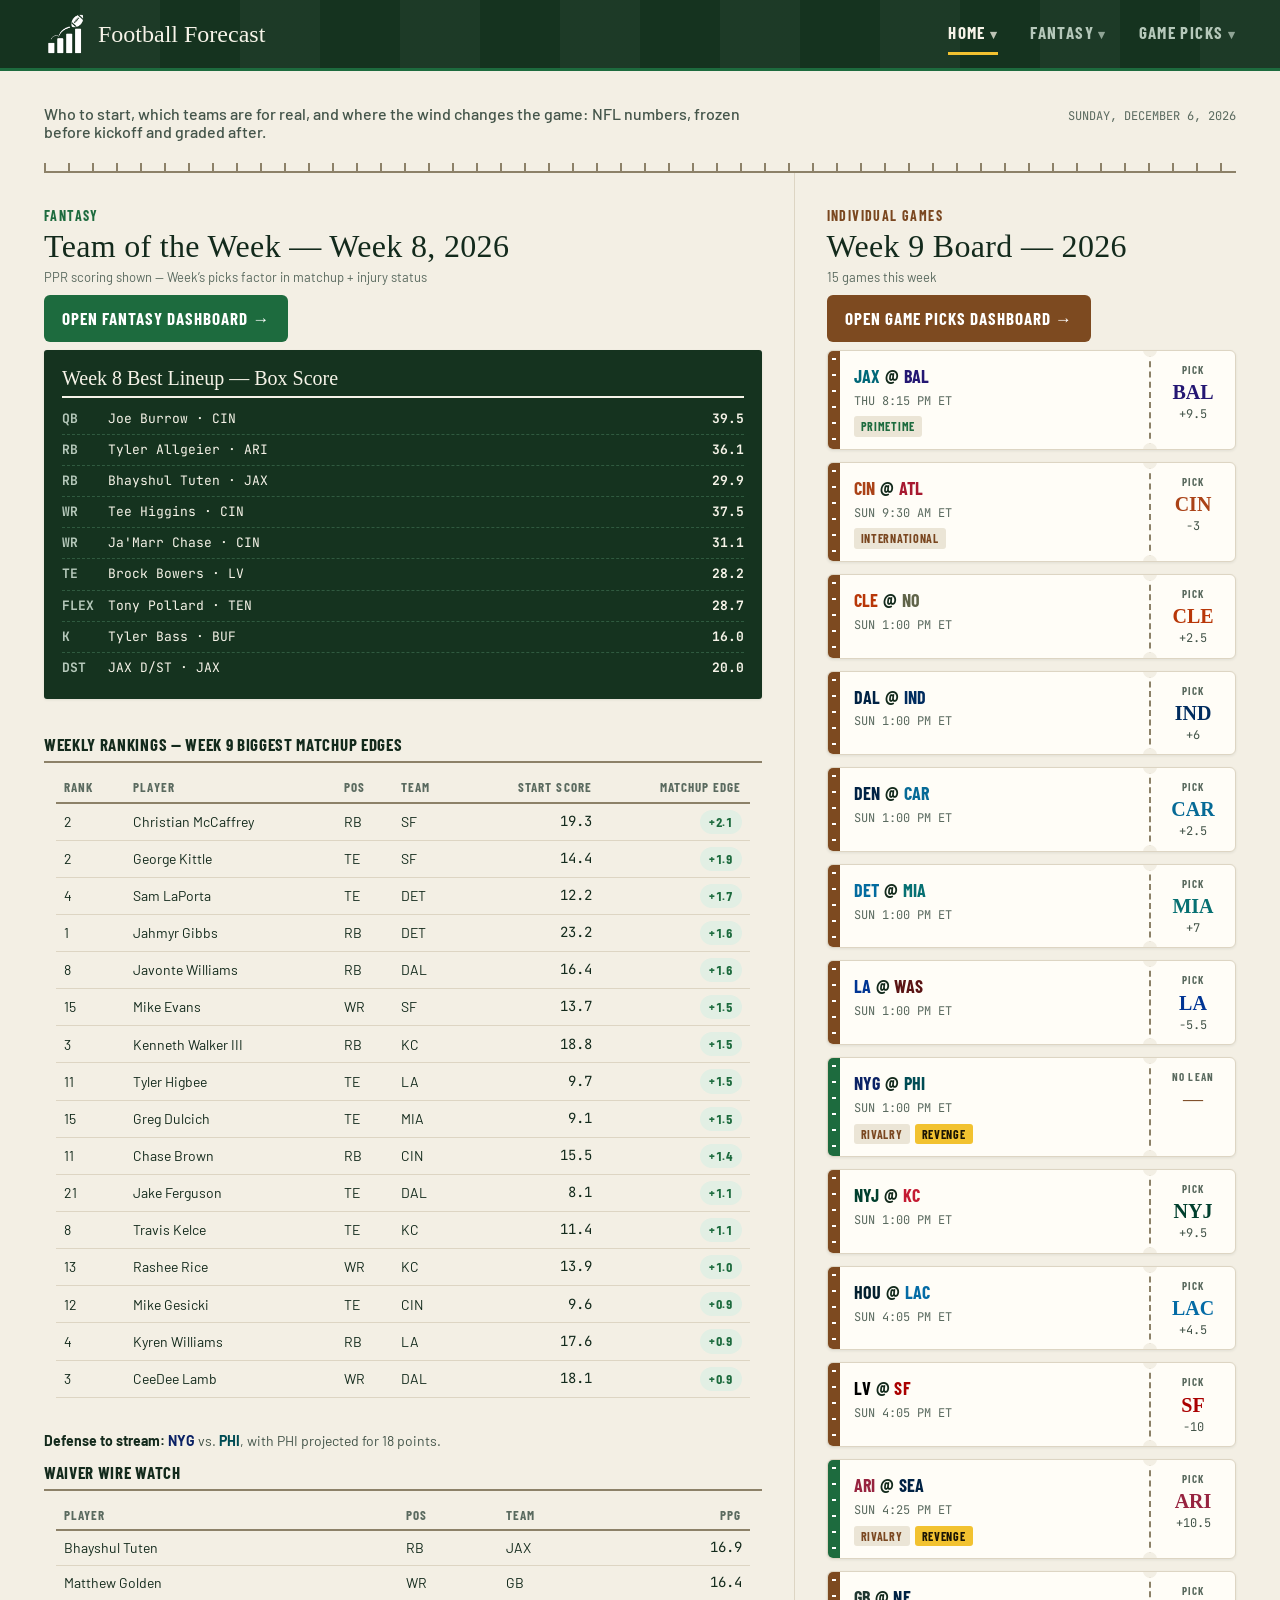
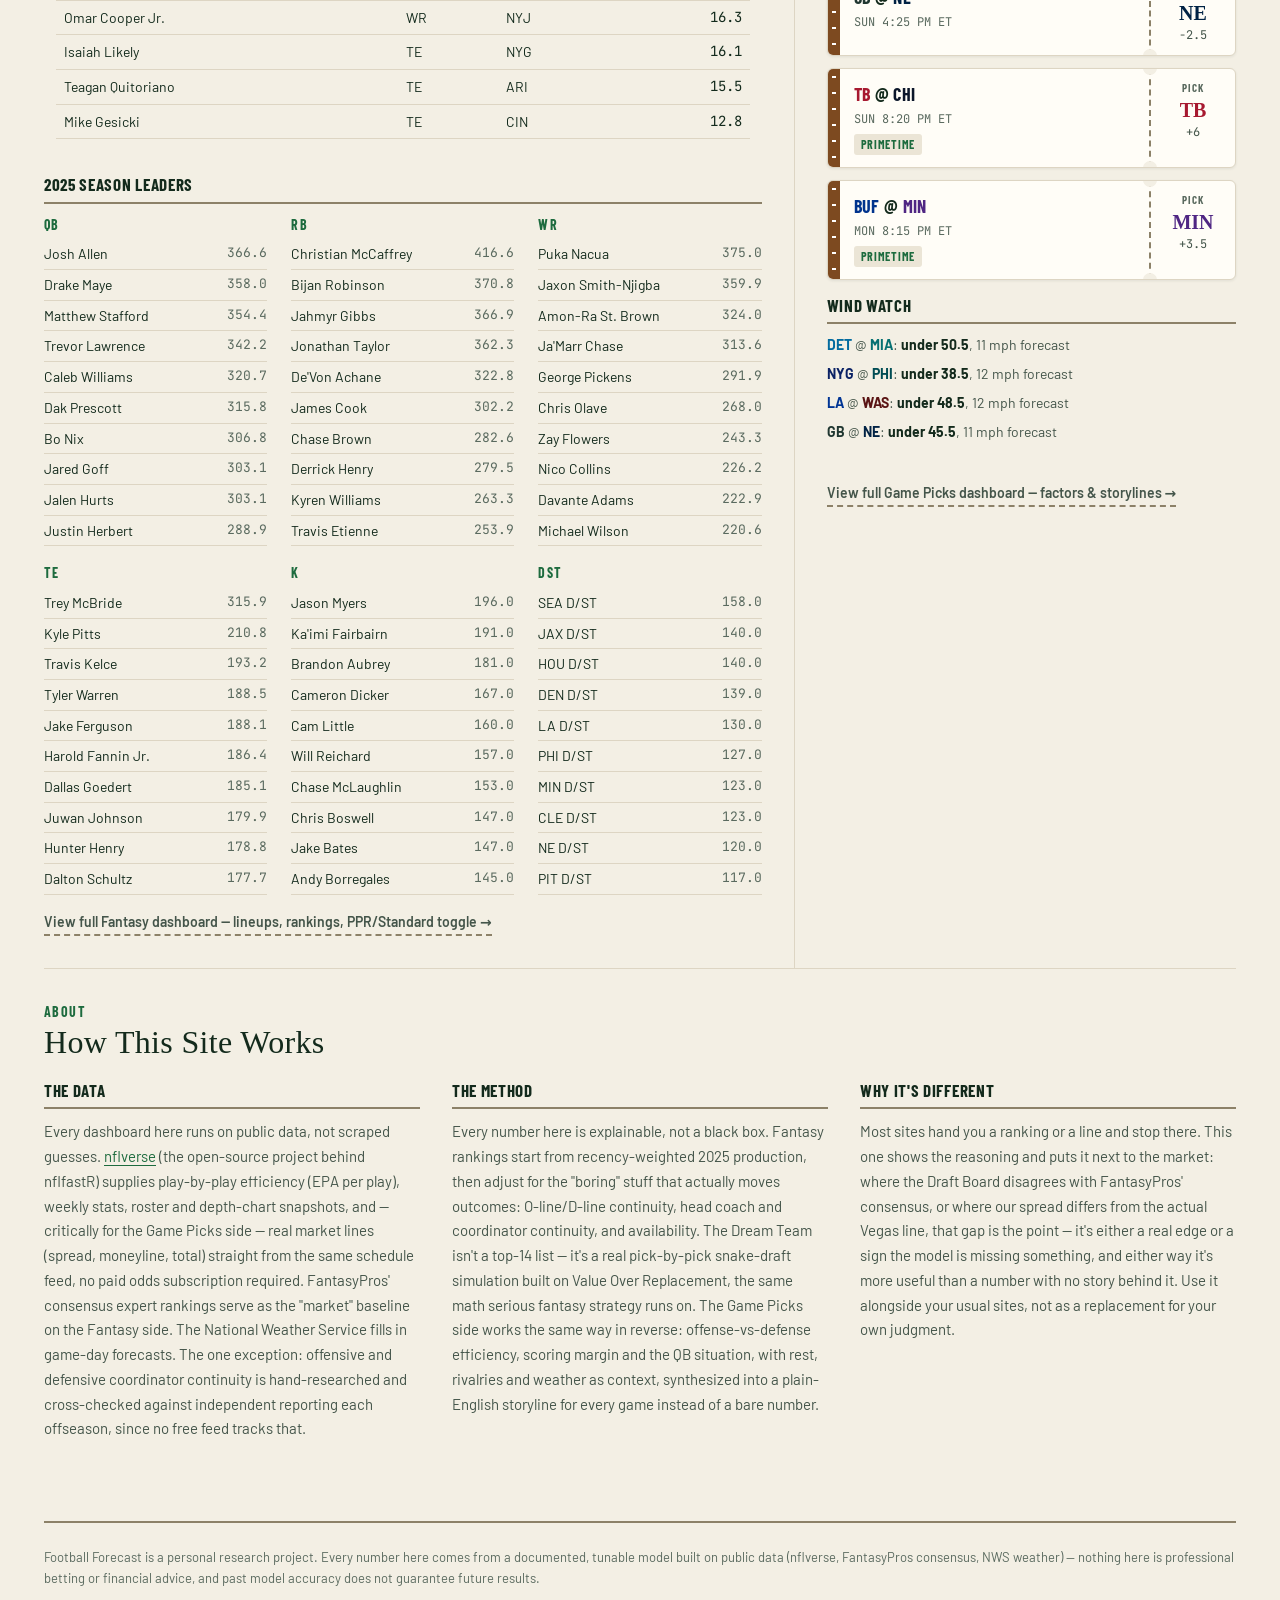
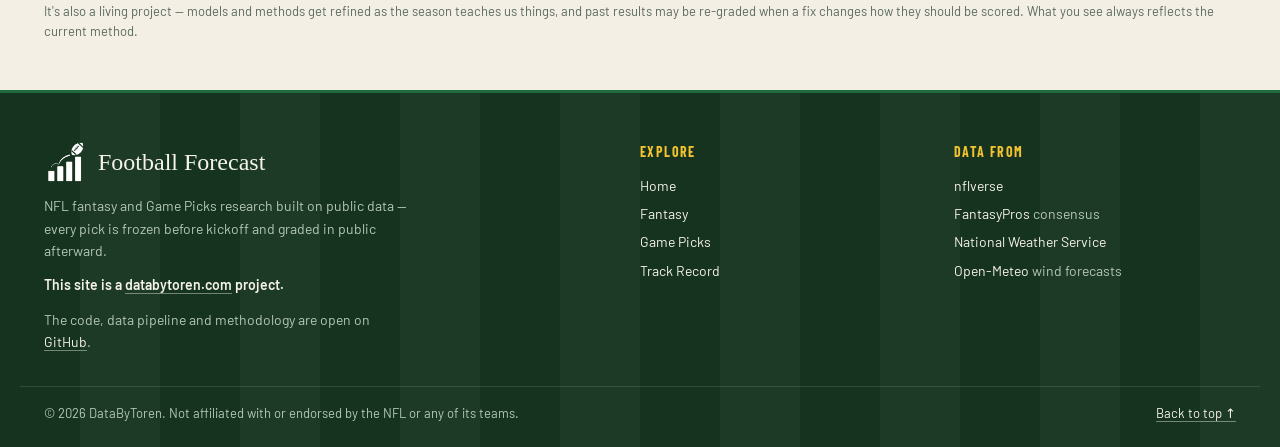
==== commit 64222122: "Add Wind Watch, team verdicts and defense streaming Wind Watch: over/under spots with 10+ mph of for" ====
--- a/index.html
+++ b/index.html
@@ -4,7 +4,7 @@
 <meta charset="utf-8">
 <meta name="viewport" content="width=device-width, initial-scale=1">
 <title>Football Forecast — NFL Fantasy &amp; Game Picks Research</title>
-<meta name="description" content="Data-driven NFL fantasy and individual-game research: efficiency stats, roster continuity, and situational edges the market overlooks.">
+<meta name="description" content="Who to start, which NFL teams are for real, and where the wind changes the game: fantasy rankings and game-by-game numbers, frozen before kickoff and graded after.">
 <meta name="theme-color" content="#15331f">
 <link rel="stylesheet" href="tokens.css">
 <link rel="stylesheet" href="styles.css">
@@ -36,6 +36,7 @@
         <ul class="site-subnav">
           <li><a href="betting.html#game-board-section">Game Board</a></li>
           <li><a href="betting.html#track-record-section">Track Record</a></li>
+          <li><a href="betting.html#wind-watch-section">Wind Watch</a></li>
         </ul>
       </li>
     </ul>
@@ -44,7 +45,7 @@
 
 <main class="container">
   <div class="masthead-strip">
-    <h1 class="masthead-sub">Efficiency stats, roster &amp; coaching continuity, and situational edges the market overlooks.</h1>
+    <h1 class="masthead-sub">Who to start, which teams are for real, and where the wind changes the game: NFL numbers, frozen before kickoff and graded after.</h1>
     <div class="masthead-date" id="masthead-date"></div>
   </div>
 
@@ -75,6 +76,8 @@
         </div>
       </div>
 
+      <p class="stat-line" id="stream-teaser" style="display: none;"></p>
+
       <div class="front-block" id="waiver-wire-teaser" style="display: none;">
         <div class="front-block-title">Waiver Wire Watch</div>
         <div class="table-scroll">
@@ -103,6 +106,11 @@
       <a href="betting.html" class="col-cta betting">Open Game Picks dashboard &rarr;</a>
 
       <div id="game-list"></div>
+
+      <div class="front-block" id="wind-teaser" style="display: none;">
+        <div class="front-block-title">Wind Watch</div>
+        <div id="wind-teaser-list"></div>
+      </div>
 
       <a href="betting.html" class="view-more">View full Game Picks dashboard — factors &amp; storylines &rarr;</a>
     </section>
@@ -185,6 +193,7 @@
         <li><a href="https://github.com/nflverse">nflverse</a></li>
         <li><a href="https://www.fantasypros.com">FantasyPros</a> consensus</li>
         <li><a href="https://www.weather.gov">National Weather Service</a></li>
+        <li><a href="https://open-meteo.com">Open-Meteo</a> wind forecasts</li>
       </ul>
     </div>
   </div>
@@ -386,6 +395,12 @@
   // Sneak peek only -- full position-tabbed listings live on the Fantasy
   // dashboard. Cross-position, same RB/WR/TE focus as the value-gap table
   // above it (the "sleeper story" positions, not QB/K/DST streaming).
+  const stream = weeklyRankings && weeklyRankings.defense_streaming;
+  if (stream && stream.picks.length) {
+    const p = stream.picks[0];
+    document.getElementById('stream-teaser').style.display = '';
+    document.getElementById('stream-teaser').innerHTML = `<strong>Defense to stream:</strong> ${teamSpan(p.team)} vs. ${teamSpan(p.opponent)}${p.opponent_total ? `, with ${p.opponent} projected for ${Math.round(p.opponent_total)} points` : ''}.`;
+  }
   if (waiverWire && waiverWire.available) {
     const ww = waiverWire.by_position.ppr;
     let candidates = [];
@@ -440,6 +455,15 @@
   `;
 }
 
+async function loadWindTeaser() {
+  const wind = await fetch('data/betting/wind_watch.json').then(r => (r.ok ? r.json() : null)).catch(() => null);
+  if (!wind || !wind.live || !wind.spots.length) return;
+  document.getElementById('wind-teaser').style.display = '';
+  document.getElementById('wind-teaser-list').innerHTML = wind.spots.map(s => `
+    <div class="stat-line">${teamSpan(s.away_team)} @ ${teamSpan(s.home_team)}: <strong>under ${s.total}</strong>, ${Math.round(s.forecast_mph)} mph forecast</div>
+  `).join('');
+}
+
 async function loadBettingColumn() {
   try {
     const gameBoard = await fetch('data/betting/game_board.json').then(r => r.json());
@@ -459,7 +483,7 @@
 }
 
 // The columns above About fill in after load; land on it once they have.
-Promise.all([loadFantasyColumn(), loadBettingColumn()]).then(() => {
+Promise.all([loadFantasyColumn(), loadBettingColumn(), loadWindTeaser()]).then(() => {
   if (location.hash) document.querySelector(location.hash)?.scrollIntoView();
 });
 </script>
--- a/styles.css
+++ b/styles.css
@@ -556,3 +556,16 @@
 .log-table td:last-child { white-space: normal; line-height: 1.5; font-weight: 400; color: var(--text-2); }
 .lab-details { margin-top: var(--space-4); }
 .lab-details > p { margin: var(--space-2) 0; max-width: 90ch; display: block; }
+
+/* Wind Watch spots, as ticket stubs (betting page). */
+.wind-grid { display: grid; grid-template-columns: repeat(auto-fill, minmax(280px, 1fr)); gap: var(--space-3); }
+.wind-grid .ticket { margin-bottom: 0; }
+.stat-line { font-size: 14px; line-height: 1.5; color: var(--text-2); margin: 0 0 var(--space-2); }
+.stat-line strong { color: var(--text); }
+/* "Is this team for real?" on the game card. */
+.for-real { background: var(--surface-raised); border-radius: var(--radius-md); padding: 12px 16px; margin-top: var(--space-3); }
+.for-real-row + .for-real-row { border-top: 1px solid var(--line); margin-top: var(--space-2); padding-top: var(--space-2); }
+.for-real-head { font-family: var(--font-condensed); font-size: 15px; font-weight: 700; display: flex; align-items: center; gap: var(--space-2); flex-wrap: wrap; }
+.for-real p { font-size: 14px; line-height: 1.55; color: var(--text-2); margin: 4px 0 0; }
+/* Defense streaming cards stay a tidy row. */
+.stream-grid { grid-template-columns: repeat(auto-fill, minmax(190px, 1fr)); }
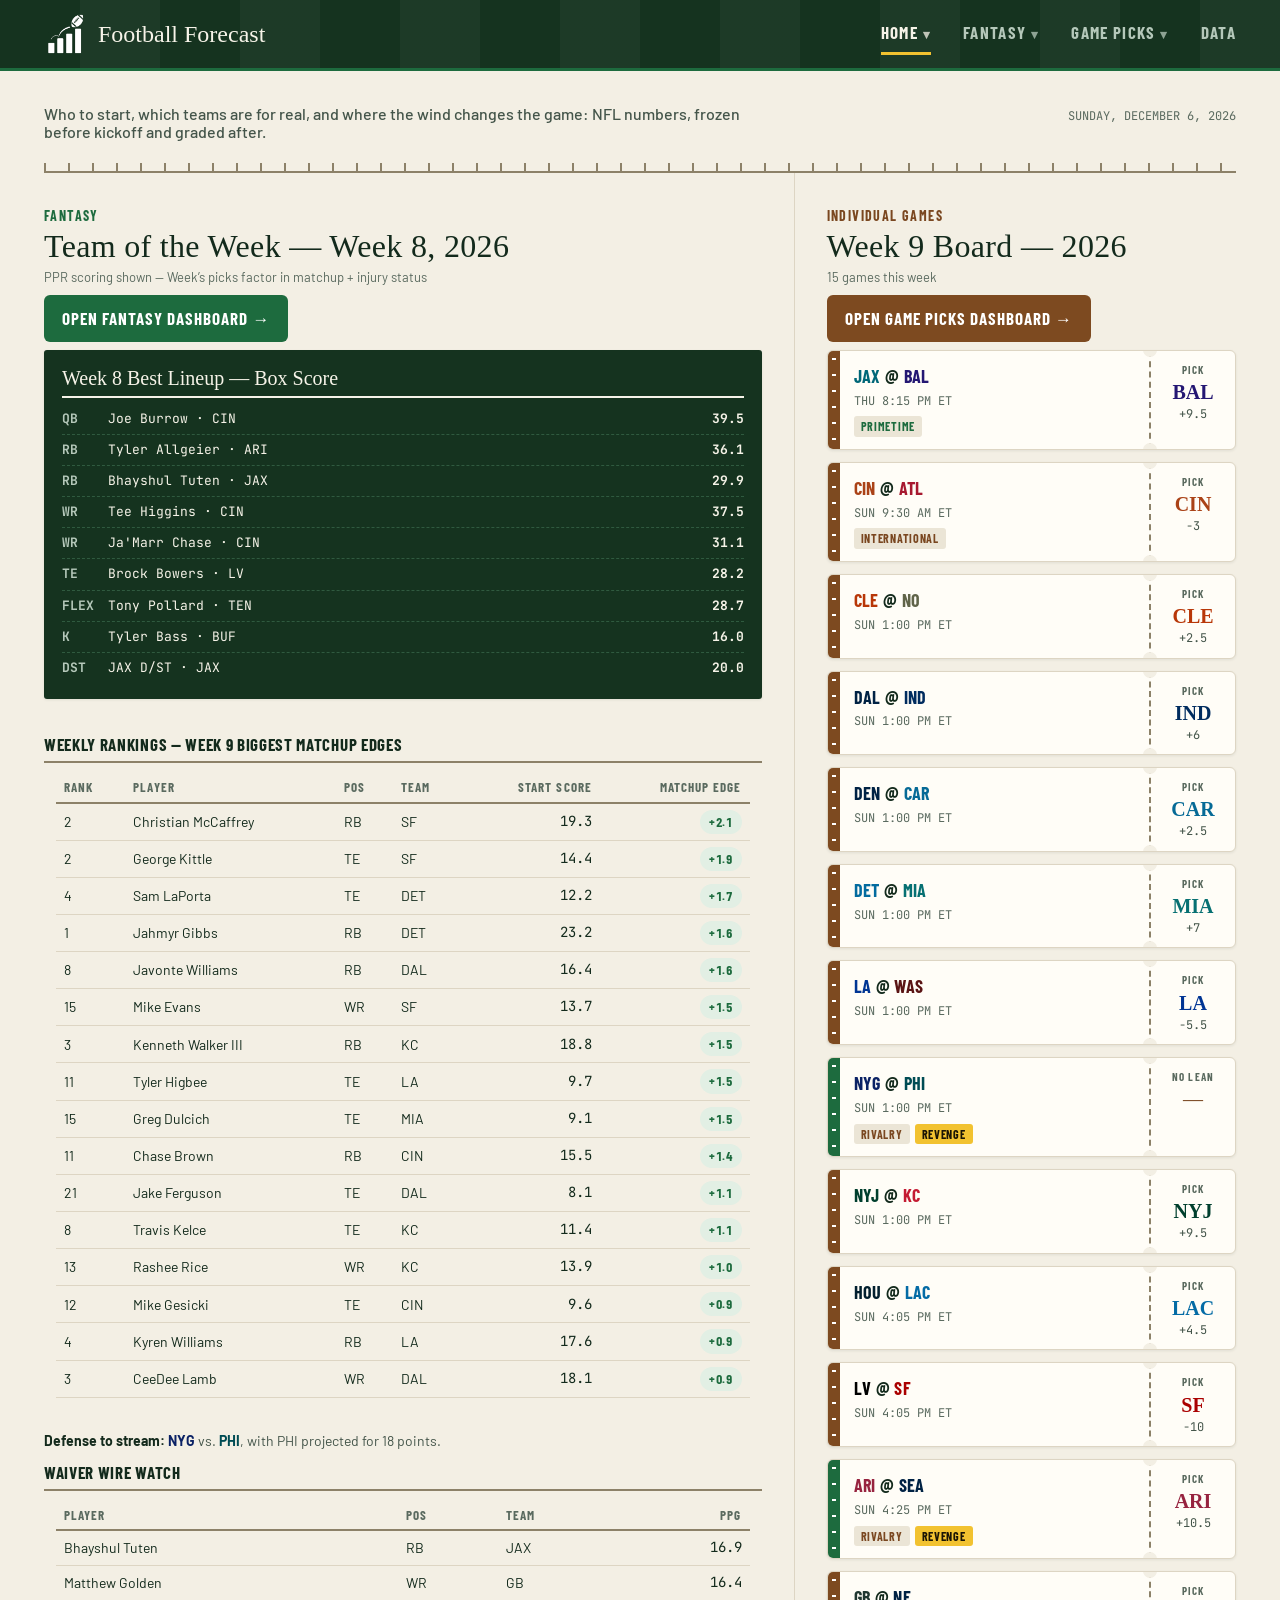
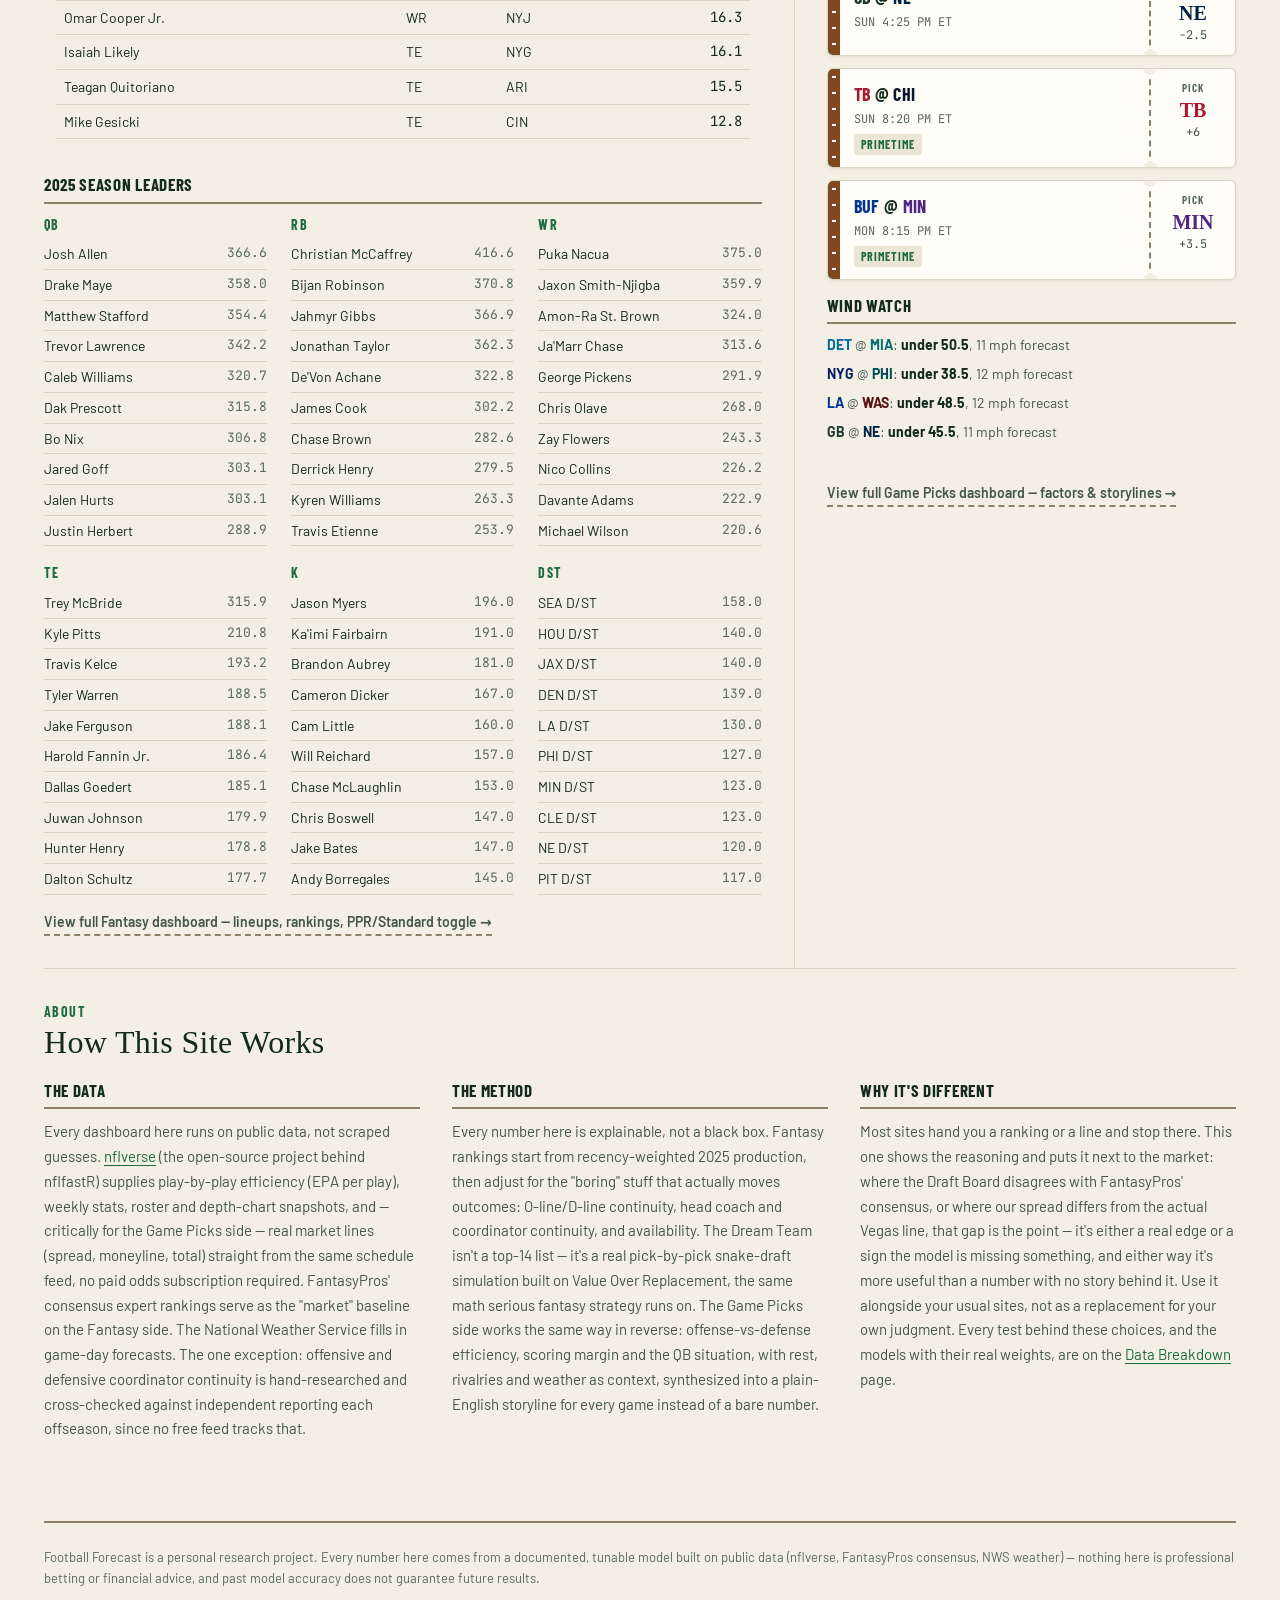
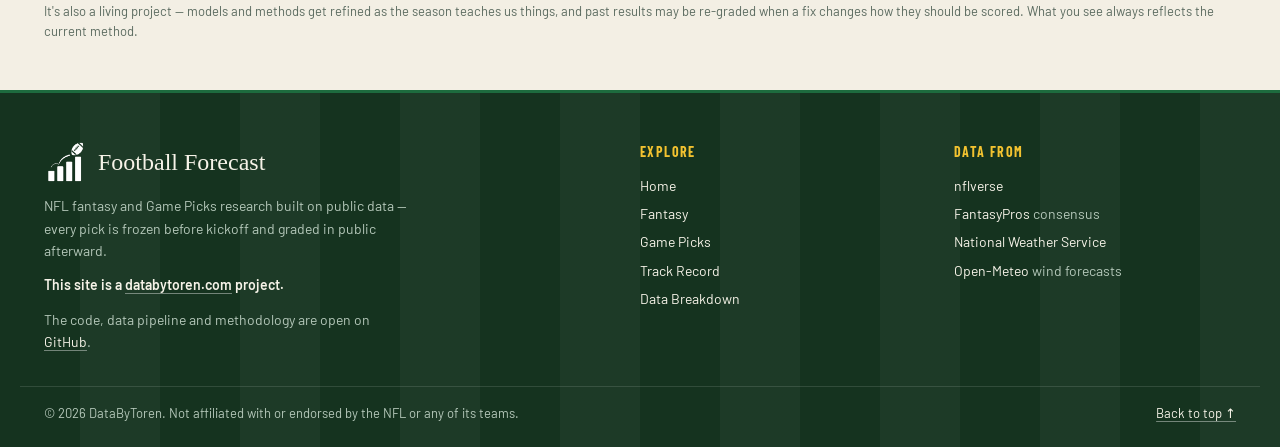
==== commit 30f569f0: "Add the Data Breakdown page A look under the hood for hardcore users. It leads with the evidence beh" ====
--- a/index.html
+++ b/index.html
@@ -39,6 +39,7 @@
           <li><a href="betting.html#wind-watch-section">Wind Watch</a></li>
         </ul>
       </li>
+      <li class="nav-item"><a href="data.html" class="site-nav-link">Data</a></li>
     </ul>
   </nav>
 </header>
@@ -151,7 +152,8 @@
            next to the market: where the Draft Board disagrees with FantasyPros' consensus, or where our
            spread differs from the actual Vegas line, that gap is the point — it's either a real edge or a
            sign the model is missing something, and either way it's more useful than a number with no story
-           behind it. Use it alongside your usual sites, not as a replacement for your own judgment.</p>
+           behind it. Use it alongside your usual sites, not as a replacement for your own judgment. Every test
+           behind these choices, and the models with their real weights, are on the <a href="data.html">Data Breakdown</a> page.</p>
       </div>
     </div>
   </section>
@@ -185,6 +187,7 @@
         <li><a href="fantasy.html">Fantasy</a></li>
         <li><a href="betting.html">Game Picks</a></li>
         <li><a href="betting.html#track-record-section">Track Record</a></li>
+        <li><a href="data.html">Data Breakdown</a></li>
       </ul>
     </nav>
     <div class="footer-col">
--- a/styles.css
+++ b/styles.css
@@ -569,3 +569,37 @@
 .for-real p { font-size: 14px; line-height: 1.55; color: var(--text-2); margin: 4px 0 0; }
 /* Defense streaming cards stay a tidy row. */
 .stream-grid { grid-template-columns: repeat(auto-fill, minmax(190px, 1fr)); }
+
+/* Data Breakdown: lead tiles, formula, chart extras, heat table. */
+.feature-tile { display: block; color: inherit; text-decoration: none; border-top: 4px solid var(--turf); }
+.feature-tile:hover { box-shadow: var(--shadow-md); }
+.tile-more { font-size: 13px; font-weight: 600; color: var(--turf-text); margin-top: var(--space-2); text-decoration: underline; text-underline-offset: 3px; }
+.feature-tiles { margin-bottom: 0; }
+.viz-controls { margin-bottom: var(--space-3); }
+rect.viz-band { fill: var(--surface-raised); }
+line.viz-marker { stroke: var(--text); stroke-width: 2; }
+text.viz-team { font-family: var(--font-condensed); font-size: 12px; font-weight: 600; fill: var(--text-2); }
+text.viz-team.strong { fill: var(--text); font-weight: 700; }
+.viz-key.marker { width: 3px; height: 14px; background: var(--text); border-radius: 1px; }
+.formula { padding: var(--space-4); margin-bottom: var(--space-4); }
+.formula-row { display: grid; grid-template-columns: 4.5rem 1.2rem minmax(0, 1fr); gap: var(--space-1) var(--space-2); font-family: var(--font-mono); font-size: 13px; line-height: 1.6; color: var(--text); padding: 2px 0; }
+.formula-name { font-weight: 700; color: var(--pigskin-text); }
+.formula-eq { color: var(--text-3); }
+.heat-wrap { padding: 0; }
+table.heat-table { min-width: 880px; table-layout: auto; font-size: 13px; }
+table.heat-table th { padding: 6px 2px; white-space: normal; line-height: 1.15; }
+table.heat-table td { padding: 4px 6px; text-align: center; }
+table.heat-table td.heat { font-family: var(--font-mono); font-weight: 700; color: var(--text); border-bottom: 1px solid var(--surface); border-right: 1px solid var(--surface); }
+table.heat-table td.team-cell { font-family: var(--font-condensed); font-size: 15px; font-weight: 700; text-align: left; }
+table.heat-table td.left-cell { text-align: left; }
+table.heat-table th.unit-start { border-left: 2px solid var(--line-strong); }
+table.heat-table tbody tr:nth-child(even) { background: none; }
+.heat-sort { background: none; border: none; padding: 2px 4px; cursor: pointer; font: inherit; color: inherit; text-transform: inherit; letter-spacing: inherit; }
+.heat-sort:hover { color: var(--text); text-decoration: underline; }
+th[aria-sort="ascending"] .heat-sort::after { content: ' \25B2'; font-size: 0.75em; }
+th[aria-sort="descending"] .heat-sort::after { content: ' \25BC'; font-size: 0.75em; }
+.inventory { margin-top: var(--space-4); }
+table.inventory-table { min-width: 640px; table-layout: auto; }
+.inventory-table td.wrap { white-space: normal; font-weight: 400; color: var(--text-2); }
+.inventory-table td.wrap:first-child { font-weight: 600; color: var(--text); }
+.inventory-table th.left { text-align: left; }
